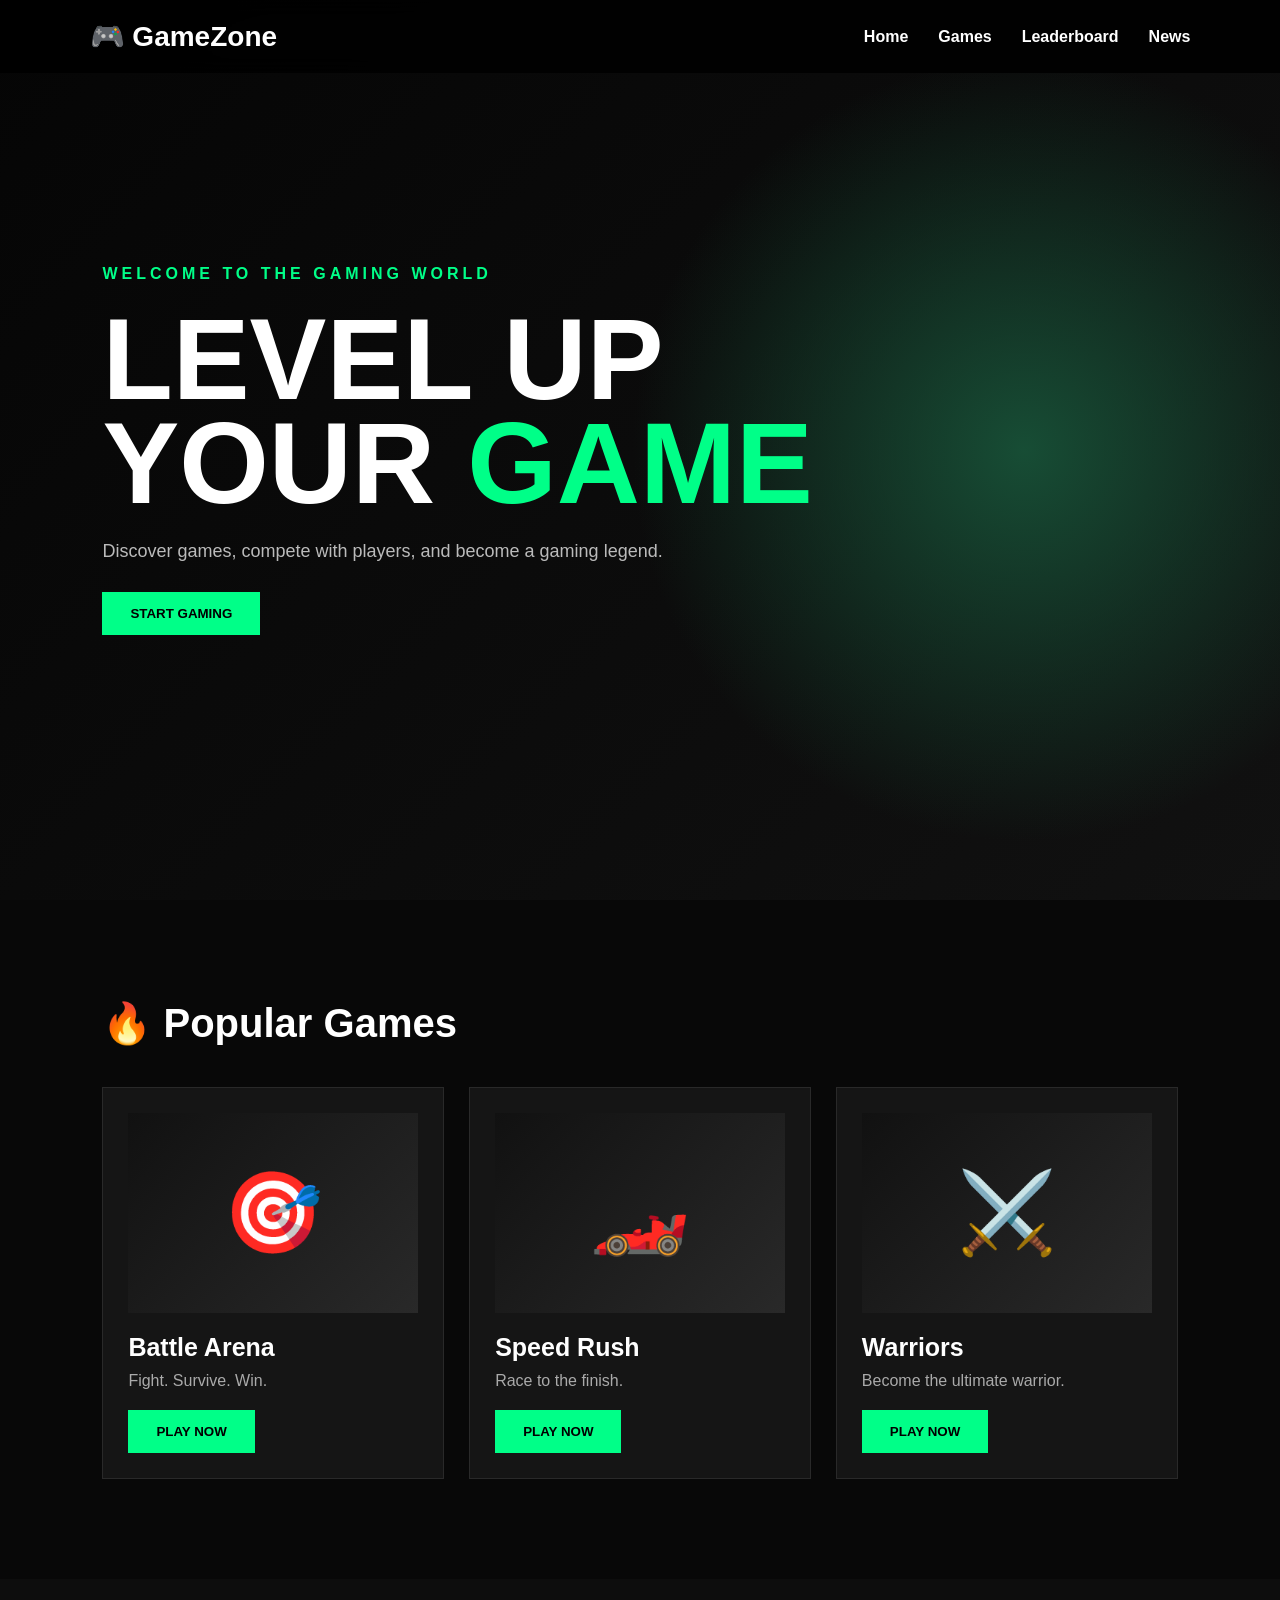
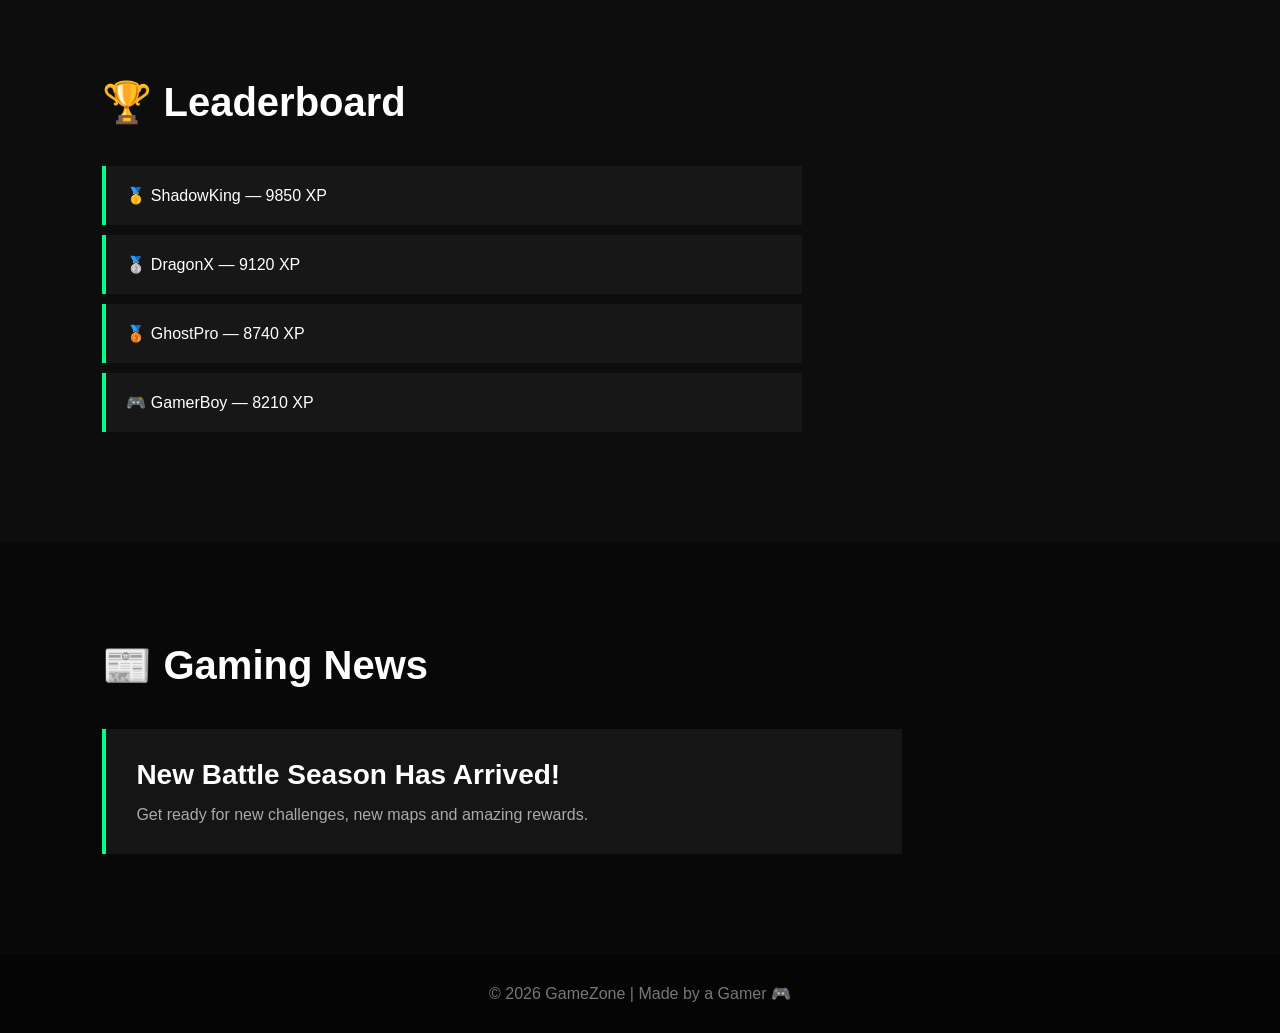
==== index.html @ 0bb20860 "Add files via upload" ====
<!DOCTYPE html>
<html lang="en">
<head>
    <meta charset="UTF-8">
    <meta name="viewport" content="width=device-width, initial-scale=1.0">
    <title>GameZone 🎮</title>

    <link rel="stylesheet" href="style.css">
</head>

<body>

    <!-- NAVIGATION -->
    <header>
        <nav>
            <h1>🎮 GameZone</h1>

            <div class="nav-links">
                <a href="#home">Home</a>
                <a href="#games">Games</a>
                <a href="#leaderboard">Leaderboard</a>
                <a href="#news">News</a>
            </div>
        </nav>
    </header>


    <!-- HOME -->
    <section id="home" class="hero">

        <div class="hero-content">

            <p class="small-title">
                WELCOME TO THE GAMING WORLD
            </p>

            <h2>
                LEVEL UP<br>
                YOUR <span>GAME</span>
            </h2>

            <p class="description">
                Discover games, compete with players,
                and become a gaming legend.
            </p>

            <button class="main-button" onclick="startGaming()">
                START GAMING
            </button>

        </div>

    </section>


    <!-- GAMES -->
    <section id="games" class="section">

        <h2>🔥 Popular Games</h2>

        <div class="games-container">

            <!-- GAME 1 -->
            <div class="game-card">

                <div class="game-image">
                    🎯
                </div>

                <h3>Battle Arena</h3>

                <p>
                    Fight. Survive. Win.
                </p>

                <button onclick="playGame('Battle Arena')">
                    PLAY NOW
                </button>

            </div>


            <!-- GAME 2 -->
            <div class="game-card">

                <div class="game-image">
                    🏎️
                </div>

                <h3>Speed Rush</h3>

                <p>
                    Race to the finish.
                </p>

                <button onclick="window.location.href='racing.html'">
    PLAY NOW
</button>

            </div>


            <!-- GAME 3 -->
            <div class="game-card">

                <div class="game-image">
                    ⚔️
                </div>

                <h3>Warriors</h3>

                <p>
                    Become the ultimate warrior.
                </p>

                <button onclick="playGame('Warriors')">
                    PLAY NOW
                </button>

            </div>

        </div>

    </section>


    <!-- LEADERBOARD -->
    <section id="leaderboard" class="section leaderboard">

        <h2>🏆 Leaderboard</h2>

        <div class="players">

            <p>🥇 ShadowKing — 9850 XP</p>

            <p>🥈 DragonX — 9120 XP</p>

            <p>🥉 GhostPro — 8740 XP</p>

            <p>🎮 GamerBoy — 8210 XP</p>

        </div>

    </section>


    <!-- NEWS -->
    <section id="news" class="section">

        <h2>📰 Gaming News</h2>

        <div class="news-card">

            <h3>
                New Battle Season Has Arrived!
            </h3>

            <p>
                Get ready for new challenges,
                new maps and amazing rewards.
            </p>

        </div>

    </section>


    <!-- FOOTER -->
    <footer>

        <p>
            © 2026 GameZone | Made by a Gamer 🎮
        </p>

    </footer>


    <!-- JAVASCRIPT -->
    <script src="script.js"></script>

</body>
</html>
---- style.css ----
* {
    margin: 0;
    padding: 0;
    box-sizing: border-box;
}

html {
    scroll-behavior: smooth;
}

body {
    background: #080808;
    color: white;
    font-family: Arial, sans-serif;
}


/* NAVIGATION */

header {
    position: fixed;
    top: 0;
    left: 0;

    width: 100%;

    padding: 20px 7%;

    background: rgba(0, 0, 0, 0.85);

    backdrop-filter: blur(10px);

    z-index: 1000;
}

nav {
    display: flex;

    justify-content: space-between;

    align-items: center;
}

nav h1 {
    font-size: 28px;
}

.nav-links {
    display: flex;

    gap: 30px;
}

.nav-links a {
    color: white;

    text-decoration: none;

    font-weight: bold;

    transition: 0.3s;
}

.nav-links a:hover {
    color: #00ff88;
}


/* HERO */

.hero {
    min-height: 100vh;

    display: flex;

    align-items: center;

    padding: 120px 8%;

    background:
        radial-gradient(
            circle at 80% 50%,
            #174d35,
            transparent 35%
        ),

        linear-gradient(
            135deg,
            #050505,
            #111111
        );
}

.hero-content {
    max-width: 750px;
}

.small-title {
    color: #00ff88;

    letter-spacing: 4px;

    font-weight: bold;
}

.hero h2 {
    font-size: clamp(60px, 9vw, 120px);

    line-height: 0.9;

    margin: 25px 0;
}

.hero h2 span {
    color: #00ff88;
}

.description {
    color: #bbbbbb;

    font-size: 18px;

    margin-bottom: 30px;

    max-width: 600px;
}


/* BUTTONS */

button {
    background: #00ff88;

    color: #000;

    border: none;

    padding: 14px 28px;

    font-weight: bold;

    cursor: pointer;

    transition: 0.3s;
}

button:hover {
    transform: scale(1.08);

    box-shadow:
        0 0 10px #00ff88,
        0 0 30px #00ff88;
}


/* SECTIONS */

.section {
    padding: 100px 8%;
}

.section h2 {
    font-size: 40px;

    margin-bottom: 40px;
}


/* GAME CARDS */

.games-container {
    display: grid;

    grid-template-columns:
        repeat(3, 1fr);

    gap: 25px;
}

.game-card {
    background: #151515;

    padding: 25px;

    border: 1px solid #292929;

    transition: 0.3s;
}

.game-card:hover {
    transform: translateY(-10px);

    border-color: #00ff88;

    box-shadow:
        0 10px 30px rgba(0, 255, 136, 0.15);
}

.game-image {
    height: 200px;

    background:
        linear-gradient(
            135deg,
            #111,
            #292929
        );

    display: flex;

    justify-content: center;

    align-items: center;

    font-size: 80px;

    margin-bottom: 20px;
}

.game-card h3 {
    font-size: 25px;

    margin-bottom: 10px;
}

.game-card p {
    color: #aaa;

    margin-bottom: 20px;
}


/* LEADERBOARD */

.leaderboard {
    background: #0d0d0d;
}

.players {
    max-width: 700px;
}

.players p {
    background: #171717;

    margin: 10px 0;

    padding: 20px;

    border-left:
        4px solid #00ff88;

    transition: 0.3s;
}

.players p:hover {
    transform: translateX(10px);

    background: #202020;
}


/* NEWS */

.news-card {
    background: #151515;

    padding: 30px;

    max-width: 800px;

    border-left:
        4px solid #00ff88;
}

.news-card h3 {
    font-size: 28px;

    margin-bottom: 15px;
}

.news-card p {
    color: #aaa;
}


/* FOOTER */

footer {
    text-align: center;

    padding: 30px;

    background: #050505;

    color: #777;
}


/* MOBILE */

@media (max-width: 800px) {

    .nav-links {
        display: none;
    }

    .games-container {
        grid-template-columns: 1fr;
    }

    .hero h2 {
        font-size: 60px;
    }
}
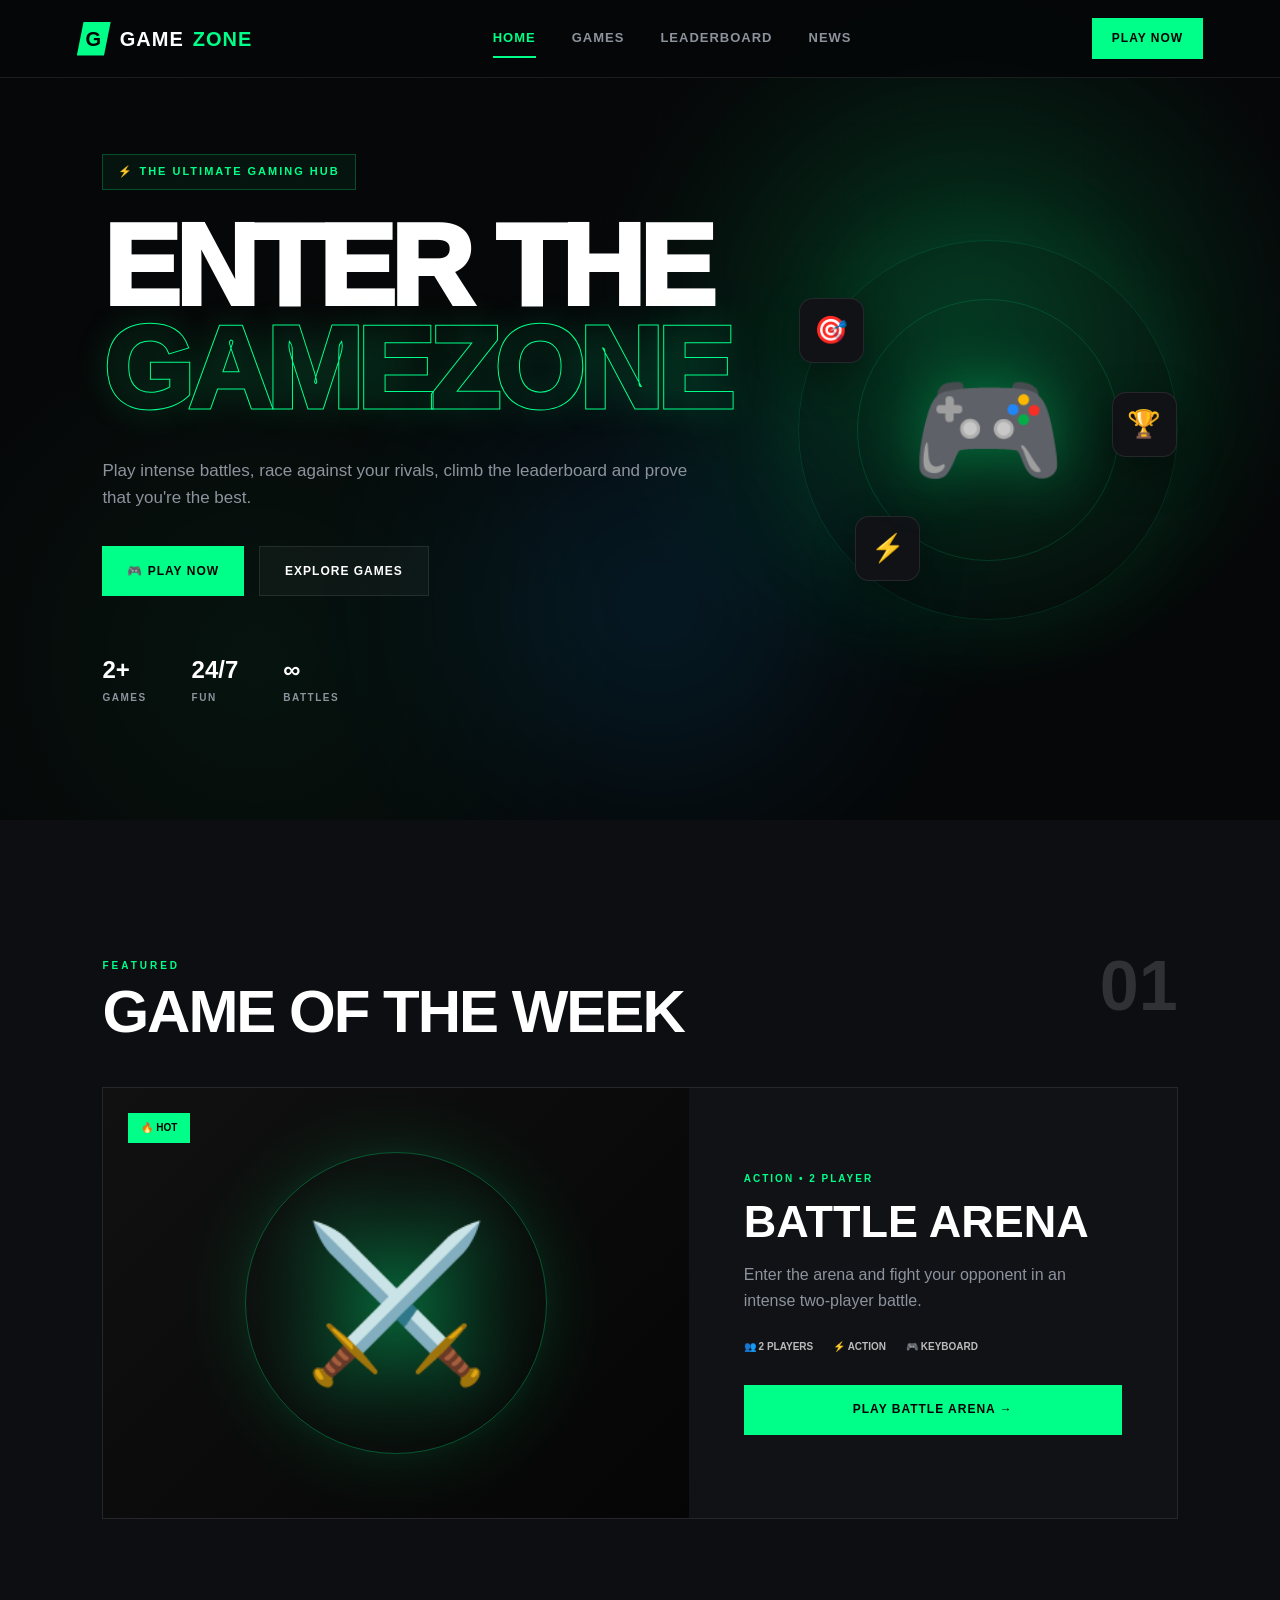
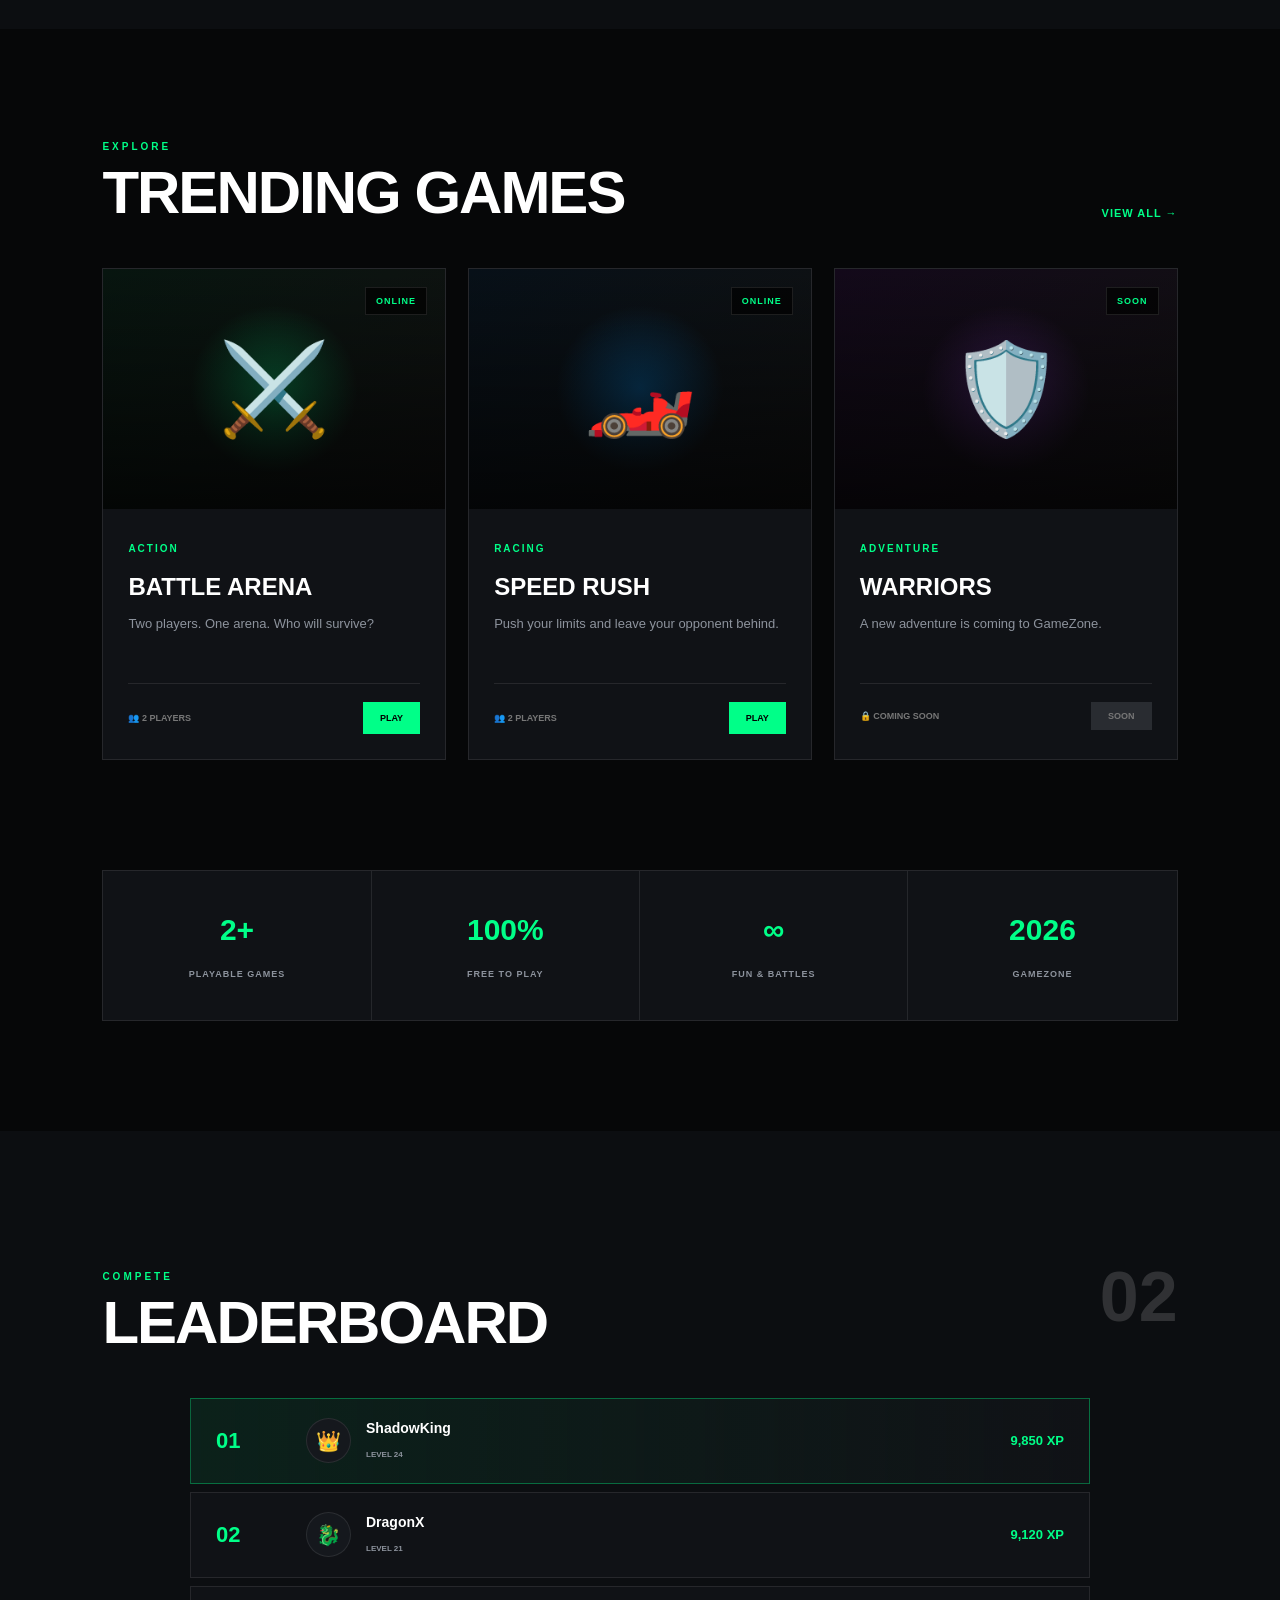
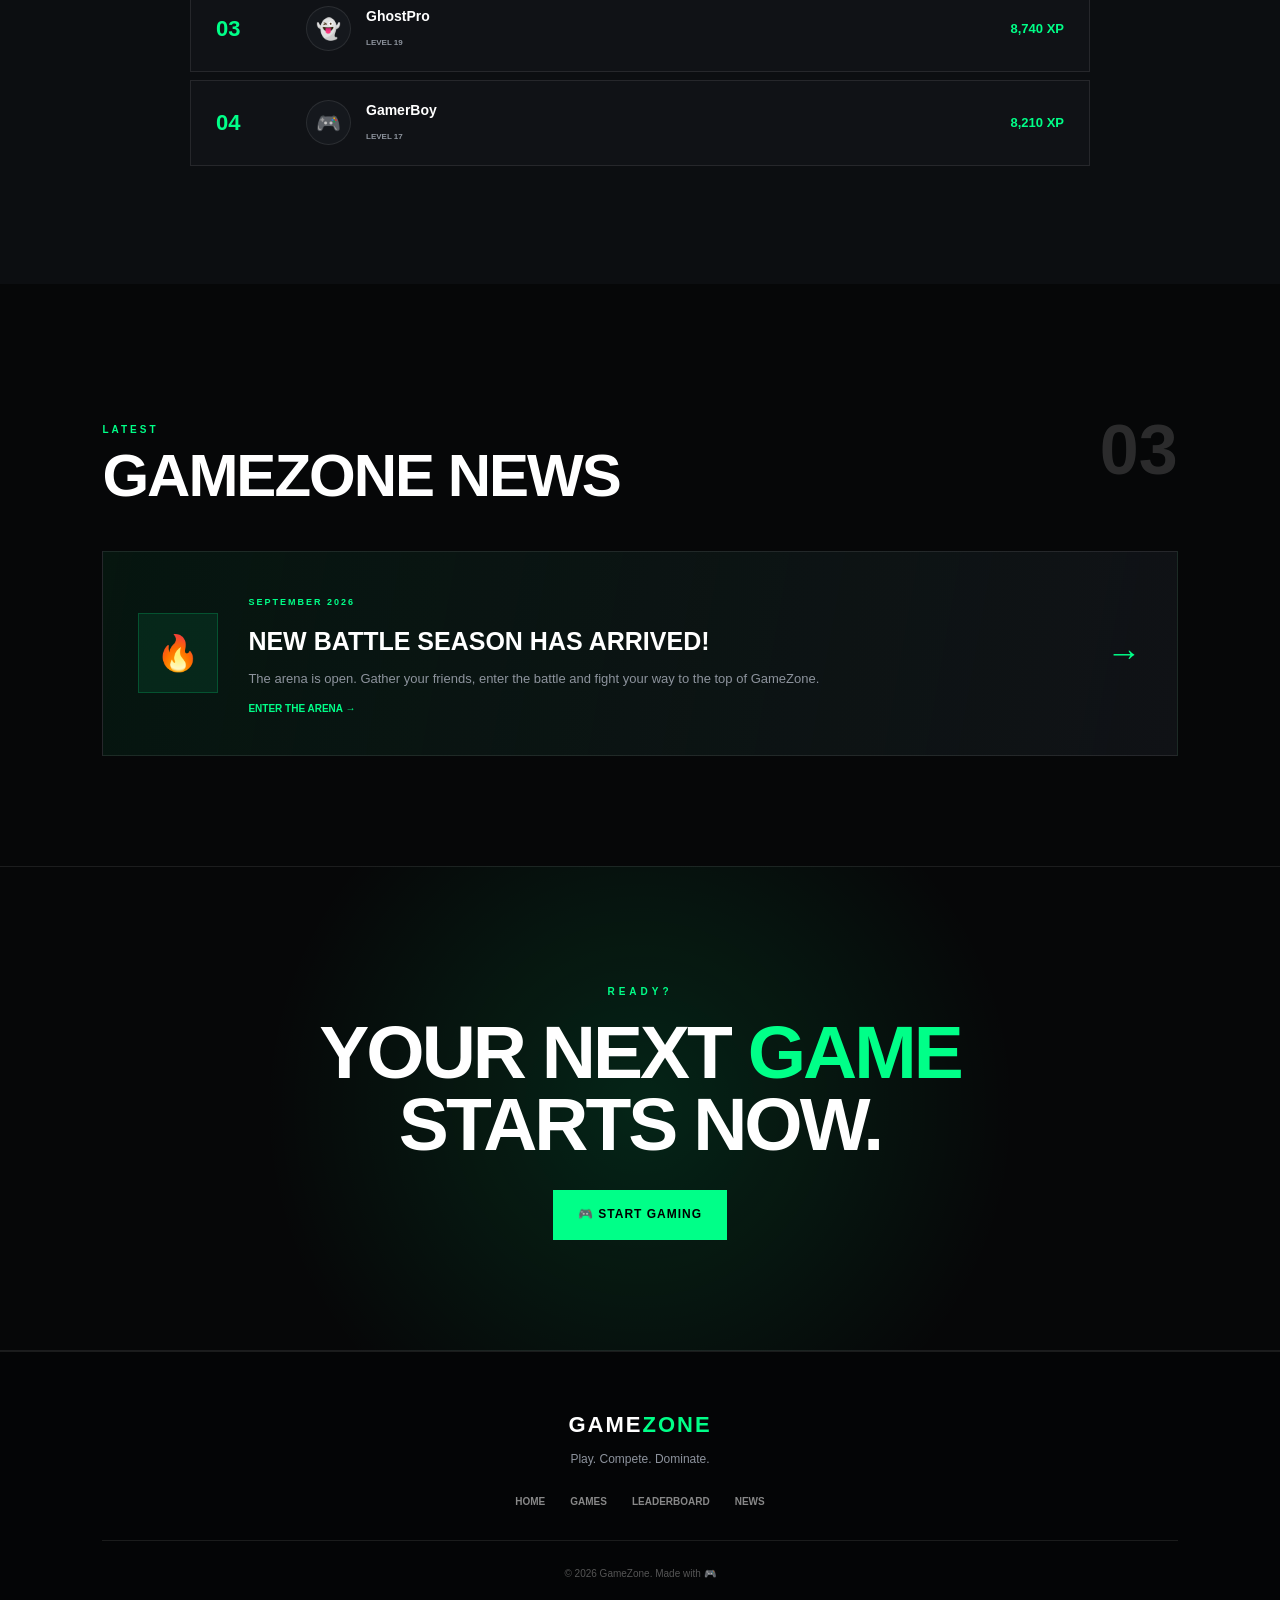
==== commit f9988b8f: "Add files via upload" ====
--- a/index.html
+++ b/index.html
@@ -2,181 +2,643 @@
 <html lang="en">
 <head>
     <meta charset="UTF-8">
-    <meta name="viewport" content="width=device-width, initial-scale=1.0">
-    <title>GameZone 🎮</title>
+
+    <meta name="viewport"
+          content="width=device-width, initial-scale=1.0">
+
+    <meta name="description"
+          content="GameZone - Play, compete and dominate.">
+
+    <title>GameZone | Gaming Hub</title>
 
     <link rel="stylesheet" href="style.css">
 </head>
 
 <body>
 
-    <!-- NAVIGATION -->
-    <header>
-        <nav>
-            <h1>🎮 GameZone</h1>
-
-            <div class="nav-links">
-                <a href="#home">Home</a>
-                <a href="#games">Games</a>
-                <a href="#leaderboard">Leaderboard</a>
-                <a href="#news">News</a>
-            </div>
-        </nav>
-    </header>
-
-
-    <!-- HOME -->
-    <section id="home" class="hero">
-
-        <div class="hero-content">
-
-            <p class="small-title">
-                WELCOME TO THE GAMING WORLD
+<!-- ================= NAVBAR ================= -->
+
+<header class="navbar">
+
+    <a href="#home" class="logo">
+        <span class="logo-icon">G</span>
+        GAME<span>ZONE</span>
+    </a>
+
+    <nav class="nav-links" id="navLinks">
+        <a href="#home" class="active">Home</a>
+        <a href="#games">Games</a>
+        <a href="#leaderboard">Leaderboard</a>
+        <a href="#news">News</a>
+    </nav>
+
+    <a href="#games" class="nav-play">
+        PLAY NOW
+    </a>
+
+    <button class="menu-btn"
+            id="menuBtn"
+            aria-label="Open menu">
+        ☰
+    </button>
+
+</header>
+
+
+<!-- ================= HERO ================= -->
+
+<section class="hero" id="home">
+
+    <div class="hero-grid"></div>
+
+    <div class="hero-glow glow-one"></div>
+    <div class="hero-glow glow-two"></div>
+
+    <div class="hero-content">
+
+        <div class="hero-badge">
+            ⚡ THE ULTIMATE GAMING HUB
+        </div>
+
+        <h1>
+            ENTER THE
+            <span>GAMEZONE</span>
+        </h1>
+
+        <p>
+            Play intense battles, race against your rivals,
+            climb the leaderboard and prove that you're the best.
+        </p>
+
+        <div class="hero-buttons">
+
+            <a href="#games" class="primary-btn">
+                🎮 PLAY NOW
+            </a>
+
+            <a href="#games" class="secondary-btn">
+                EXPLORE GAMES
+            </a>
+
+        </div>
+
+        <div class="hero-stats">
+
+            <div>
+                <strong>2+</strong>
+                <span>GAMES</span>
+            </div>
+
+            <div>
+                <strong>24/7</strong>
+                <span>FUN</span>
+            </div>
+
+            <div>
+                <strong>∞</strong>
+                <span>BATTLES</span>
+            </div>
+
+        </div>
+
+    </div>
+
+    <div class="hero-decoration">
+
+        <div class="floating-card card-one">
+            🎯
+        </div>
+
+        <div class="floating-card card-two">
+            🏆
+        </div>
+
+        <div class="floating-card card-three">
+            ⚡
+        </div>
+
+        <div class="hero-controller">
+            🎮
+        </div>
+
+    </div>
+
+</section>
+
+
+<!-- ================= FEATURED ================= -->
+
+<section class="featured">
+
+    <div class="section-heading">
+
+        <div>
+            <span class="section-label">
+                FEATURED
+            </span>
+
+            <h2>
+                GAME OF THE WEEK
+            </h2>
+        </div>
+
+        <span class="section-number">
+            01
+        </span>
+
+    </div>
+
+
+    <div class="featured-card">
+
+        <div class="featured-image">
+            <div class="featured-overlay"></div>
+
+            <div class="featured-icon">
+                ⚔️
+            </div>
+
+            <span class="featured-tag">
+                🔥 HOT
+            </span>
+        </div>
+
+        <div class="featured-info">
+
+            <span class="game-category">
+                ACTION • 2 PLAYER
+            </span>
+
+            <h3>
+                BATTLE ARENA
+            </h3>
+
+            <p>
+                Enter the arena and fight your opponent
+                in an intense two-player battle.
             </p>
 
+            <div class="game-meta">
+
+                <span>👥 2 PLAYERS</span>
+                <span>⚡ ACTION</span>
+                <span>🎮 KEYBOARD</span>
+
+            </div>
+
+            <a href="battle-arena.html"
+               class="primary-btn">
+                PLAY BATTLE ARENA →
+            </a>
+
+        </div>
+
+    </div>
+
+</section>
+
+
+<!-- ================= GAMES ================= -->
+
+<section class="games-section" id="games">
+
+    <div class="section-heading">
+
+        <div>
+            <span class="section-label">
+                EXPLORE
+            </span>
+
             <h2>
-                LEVEL UP<br>
-                YOUR <span>GAME</span>
+                TRENDING GAMES
             </h2>
-
-            <p class="description">
-                Discover games, compete with players,
-                and become a gaming legend.
+        </div>
+
+        <a href="#games" class="view-all">
+            VIEW ALL →
+        </a>
+
+    </div>
+
+
+    <div class="games-grid">
+
+
+        <!-- Battle Arena -->
+
+        <article class="game-card">
+
+            <div class="game-image battle-image">
+
+                <span class="game-icon">
+                    ⚔️
+                </span>
+
+                <span class="game-status">
+                    ONLINE
+                </span>
+
+            </div>
+
+            <div class="game-info">
+
+                <span class="game-category">
+                    ACTION
+                </span>
+
+                <h3>
+                    BATTLE ARENA
+                </h3>
+
+                <p>
+                    Two players. One arena.
+                    Who will survive?
+                </p>
+
+                <div class="card-bottom">
+
+                    <span>
+                        👥 2 PLAYERS
+                    </span>
+
+                    <a href="battle-arena.html"
+                       class="small-btn">
+                        PLAY
+                    </a>
+
+                </div>
+
+            </div>
+
+        </article>
+
+
+        <!-- Speed Rush -->
+
+        <article class="game-card">
+
+            <div class="game-image racing-image">
+
+                <span class="game-icon">
+                    🏎️
+                </span>
+
+                <span class="game-status">
+                    ONLINE
+                </span>
+
+            </div>
+
+            <div class="game-info">
+
+                <span class="game-category">
+                    RACING
+                </span>
+
+                <h3>
+                    SPEED RUSH
+                </h3>
+
+                <p>
+                    Push your limits and leave
+                    your opponent behind.
+                </p>
+
+                <div class="card-bottom">
+
+                    <span>
+                        👥 2 PLAYERS
+                    </span>
+
+                    <a href="racing.html"
+                       class="small-btn">
+                        PLAY
+                    </a>
+
+                </div>
+
+            </div>
+
+        </article>
+
+
+        <!-- Warriors -->
+
+        <article class="game-card coming-soon">
+
+            <div class="game-image warriors-image">
+
+                <span class="game-icon">
+                    🛡️
+                </span>
+
+                <span class="game-status">
+                    SOON
+                </span>
+
+            </div>
+
+            <div class="game-info">
+
+                <span class="game-category">
+                    ADVENTURE
+                </span>
+
+                <h3>
+                    WARRIORS
+                </h3>
+
+                <p>
+                    A new adventure is coming
+                    to GameZone.
+                </p>
+
+                <div class="card-bottom">
+
+                    <span>
+                        🔒 COMING SOON
+                    </span>
+
+                    <button class="small-btn disabled"
+                            disabled>
+                        SOON
+                    </button>
+
+                </div>
+
+            </div>
+
+        </article>
+
+    </div>
+
+</section>
+
+
+<!-- ================= STATS ================= -->
+
+<section class="stats-section">
+
+    <div class="stats-card">
+
+        <div class="stat">
+            <strong>2+</strong>
+            <span>PLAYABLE GAMES</span>
+        </div>
+
+        <div class="stat">
+            <strong>100%</strong>
+            <span>FREE TO PLAY</span>
+        </div>
+
+        <div class="stat">
+            <strong>∞</strong>
+            <span>FUN &amp; BATTLES</span>
+        </div>
+
+        <div class="stat">
+            <strong>2026</strong>
+            <span>GAMEZONE</span>
+        </div>
+
+    </div>
+
+</section>
+
+
+<!-- ================= LEADERBOARD ================= -->
+
+<section class="leaderboard-section"
+         id="leaderboard">
+
+    <div class="section-heading">
+
+        <div>
+            <span class="section-label">
+                COMPETE
+            </span>
+
+            <h2>
+                LEADERBOARD
+            </h2>
+        </div>
+
+        <span class="section-number">
+            02
+        </span>
+
+    </div>
+
+
+    <div class="leaderboard">
+
+        <div class="leader-row first">
+
+            <span class="rank">
+                01
+            </span>
+
+            <div class="player">
+                <div class="avatar">👑</div>
+
+                <div>
+                    <strong>ShadowKing</strong>
+                    <small>LEVEL 24</small>
+                </div>
+            </div>
+
+            <strong class="xp">
+                9,850 XP
+            </strong>
+
+        </div>
+
+
+        <div class="leader-row">
+
+            <span class="rank">
+                02
+            </span>
+
+            <div class="player">
+                <div class="avatar">🐉</div>
+
+                <div>
+                    <strong>DragonX</strong>
+                    <small>LEVEL 21</small>
+                </div>
+            </div>
+
+            <strong class="xp">
+                9,120 XP
+            </strong>
+
+        </div>
+
+
+        <div class="leader-row">
+
+            <span class="rank">
+                03
+            </span>
+
+            <div class="player">
+                <div class="avatar">👻</div>
+
+                <div>
+                    <strong>GhostPro</strong>
+                    <small>LEVEL 19</small>
+                </div>
+            </div>
+
+            <strong class="xp">
+                8,740 XP
+            </strong>
+
+        </div>
+
+
+        <div class="leader-row">
+
+            <span class="rank">
+                04
+            </span>
+
+            <div class="player">
+                <div class="avatar">🎮</div>
+
+                <div>
+                    <strong>GamerBoy</strong>
+                    <small>LEVEL 17</small>
+                </div>
+            </div>
+
+            <strong class="xp">
+                8,210 XP
+            </strong>
+
+        </div>
+
+    </div>
+
+</section>
+
+
+<!-- ================= NEWS ================= -->
+
+<section class="news-section" id="news">
+
+    <div class="section-heading">
+
+        <div>
+            <span class="section-label">
+                LATEST
+            </span>
+
+            <h2>
+                GAMEZONE NEWS
+            </h2>
+        </div>
+
+        <span class="section-number">
+            03
+        </span>
+
+    </div>
+
+
+    <article class="news-card">
+
+        <div class="news-icon">
+            🔥
+        </div>
+
+        <div class="news-content">
+
+            <span>
+                SEPTEMBER 2026
+            </span>
+
+            <h3>
+                NEW BATTLE SEASON HAS ARRIVED!
+            </h3>
+
+            <p>
+                The arena is open. Gather your friends,
+                enter the battle and fight your way
+                to the top of GameZone.
             </p>
 
-            <button class="main-button" onclick="startGaming()">
-                START GAMING
-            </button>
-
-        </div>
-
-    </section>
-
-
-    <!-- GAMES -->
-    <section id="games" class="section">
-
-        <h2>🔥 Popular Games</h2>
-
-        <div class="games-container">
-
-            <!-- GAME 1 -->
-            <div class="game-card">
-
-                <div class="game-image">
-                    🎯
-                </div>
-
-                <h3>Battle Arena</h3>
-
-                <p>
-                    Fight. Survive. Win.
-                </p>
-
-                <button onclick="playGame('Battle Arena')">
-                    PLAY NOW
-                </button>
-
-            </div>
-
-
-            <!-- GAME 2 -->
-            <div class="game-card">
-
-                <div class="game-image">
-                    🏎️
-                </div>
-
-                <h3>Speed Rush</h3>
-
-                <p>
-                    Race to the finish.
-                </p>
-
-                <button onclick="window.location.href='racing.html'">
-    PLAY NOW
-</button>
-
-            </div>
-
-
-            <!-- GAME 3 -->
-            <div class="game-card">
-
-                <div class="game-image">
-                    ⚔️
-                </div>
-
-                <h3>Warriors</h3>
-
-                <p>
-                    Become the ultimate warrior.
-                </p>
-
-                <button onclick="playGame('Warriors')">
-                    PLAY NOW
-                </button>
-
-            </div>
-
-        </div>
-
-    </section>
-
-
-    <!-- LEADERBOARD -->
-    <section id="leaderboard" class="section leaderboard">
-
-        <h2>🏆 Leaderboard</h2>
-
-        <div class="players">
-
-            <p>🥇 ShadowKing — 9850 XP</p>
-
-            <p>🥈 DragonX — 9120 XP</p>
-
-            <p>🥉 GhostPro — 8740 XP</p>
-
-            <p>🎮 GamerBoy — 8210 XP</p>
-
-        </div>
-
-    </section>
-
-
-    <!-- NEWS -->
-    <section id="news" class="section">
-
-        <h2>📰 Gaming News</h2>
-
-        <div class="news-card">
-
-            <h3>
-                New Battle Season Has Arrived!
-            </h3>
-
-            <p>
-                Get ready for new challenges,
-                new maps and amazing rewards.
-            </p>
-
-        </div>
-
-    </section>
-
-
-    <!-- FOOTER -->
-    <footer>
-
-        <p>
-            © 2026 GameZone | Made by a Gamer 🎮
-        </p>
-
-    </footer>
-
-
-    <!-- JAVASCRIPT -->
-    <script src="script.js"></script>
+            <a href="battle-arena.html">
+                ENTER THE ARENA →
+            </a>
+
+        </div>
+
+        <div class="news-arrow">
+            →
+        </div>
+
+    </article>
+
+</section>
+
+
+<!-- ================= CTA ================= -->
+
+<section class="cta">
+
+    <div class="cta-content">
+
+        <span>
+            READY?
+        </span>
+
+        <h2>
+            YOUR NEXT
+            <strong>GAME</strong>
+            STARTS NOW.
+        </h2>
+
+        <a href="#games"
+           class="primary-btn">
+            🎮 START GAMING
+        </a>
+
+    </div>
+
+</section>
+
+
+<!-- ================= FOOTER ================= -->
+
+<footer>
+
+    <div class="footer-logo">
+        GAME<span>ZONE</span>
+    </div>
+
+    <p>
+        Play. Compete. Dominate.
+    </p>
+
+    <div class="footer-links">
+
+        <a href="#home">Home</a>
+        <a href="#games">Games</a>
+        <a href="#leaderboard">Leaderboard</a>
+        <a href="#news">News</a>
+
+    </div>
+
+    <div class="copyright">
+        © 2026 GameZone. Made with 🎮
+    </div>
+
+</footer>
+
+
+<script src="script.js"></script>
 
 </body>
 </html>
--- a/style.css
+++ b/style.css
@@ -1,3 +1,38 @@
+/* =========================================
+   GAMEZONE
+   PROFESSIONAL GAMING HOMEPAGE
+========================================= */
+
+
+/* =========================================
+   VARIABLES
+========================================= */
+
+:root {
+
+    --bg: #060708;
+    --bg-light: #0c0e11;
+
+    --surface: #101216;
+    --surface-2: #15181d;
+
+    --primary: #00ff88;
+    --primary-dark: #00c96a;
+
+    --text: #ffffff;
+    --muted: #8d939d;
+
+    --border: rgba(255,255,255,0.09);
+
+    --radius: 18px;
+
+}
+
+
+/* =========================================
+   RESET
+========================================= */
+
 * {
     margin: 0;
     padding: 0;
@@ -9,307 +44,1841 @@
 }
 
 body {
-    background: #080808;
-    color: white;
-    font-family: Arial, sans-serif;
-}
-
-
-/* NAVIGATION */
-
-header {
+
+    background: var(--bg);
+
+    color: var(--text);
+
+    font-family:
+        Arial,
+        Helvetica,
+        sans-serif;
+
+    line-height: 1.6;
+
+    overflow-x: hidden;
+}
+
+a {
+    color: inherit;
+    text-decoration: none;
+}
+
+button {
+    font-family: inherit;
+}
+
+
+/* =========================================
+   NAVBAR
+========================================= */
+
+.navbar {
+
     position: fixed;
+
     top: 0;
     left: 0;
 
     width: 100%;
 
-    padding: 20px 7%;
-
-    background: rgba(0, 0, 0, 0.85);
-
-    backdrop-filter: blur(10px);
+    height: 78px;
+
+    display: flex;
+
+    align-items: center;
+
+    justify-content: space-between;
+
+    padding: 0 6%;
+
+    background:
+        rgba(6,7,8,0.82);
+
+    backdrop-filter: blur(18px);
+
+    border-bottom:
+        1px solid var(--border);
 
     z-index: 1000;
 }
 
-nav {
-    display: flex;
-
-    justify-content: space-between;
+
+/* LOGO */
+
+.logo {
+
+    display: flex;
 
     align-items: center;
-}
-
-nav h1 {
+
+    gap: 9px;
+
+    font-size: 20px;
+
+    font-weight: 900;
+
+    letter-spacing: 1px;
+}
+
+.logo span:last-child {
+    color: var(--primary);
+}
+
+.logo-icon {
+
+    width: 34px;
+    height: 34px;
+
+    display: flex;
+
+    align-items: center;
+    justify-content: center;
+
+    background: var(--primary);
+
+    color: #000;
+
+    font-weight: 900;
+
+    clip-path:
+        polygon(
+            20% 0,
+            100% 0,
+            80% 100%,
+            0 100%
+        );
+}
+
+
+/* NAV LINKS */
+
+.nav-links {
+
+    display: flex;
+
+    align-items: center;
+
+    gap: 36px;
+}
+
+.nav-links a {
+
+    position: relative;
+
+    color: var(--muted);
+
+    font-size: 13px;
+
+    font-weight: 700;
+
+    text-transform: uppercase;
+
+    letter-spacing: 1px;
+
+    transition: 0.3s;
+}
+
+.nav-links a:hover,
+.nav-links a.active {
+
+    color: var(--primary);
+}
+
+.nav-links a::after {
+
+    content: "";
+
+    position: absolute;
+
+    left: 0;
+    bottom: -9px;
+
+    width: 0;
+    height: 2px;
+
+    background: var(--primary);
+
+    transition: 0.3s;
+}
+
+.nav-links a:hover::after,
+.nav-links a.active::after {
+
+    width: 100%;
+}
+
+
+/* NAV PLAY */
+
+.nav-play {
+
+    padding: 11px 20px;
+
+    background: var(--primary);
+
+    color: #000;
+
+    font-size: 12px;
+
+    font-weight: 900;
+
+    letter-spacing: 1px;
+
+    transition: 0.3s;
+}
+
+.nav-play:hover {
+
+    transform: translateY(-2px);
+
+    box-shadow:
+        0 0 25px
+        rgba(0,255,136,0.35);
+}
+
+
+/* MOBILE MENU */
+
+.menu-btn {
+
+    display: none;
+
+    border: 0;
+
+    background: transparent;
+
+    color: white;
+
     font-size: 28px;
-}
-
-.nav-links {
-    display: flex;
-
-    gap: 30px;
-}
-
-.nav-links a {
-    color: white;
-
-    text-decoration: none;
-
-    font-weight: bold;
-
-    transition: 0.3s;
-}
-
-.nav-links a:hover {
-    color: #00ff88;
-}
-
-
-/* HERO */
+
+    cursor: pointer;
+}
+
+
+/* =========================================
+   HERO
+========================================= */
 
 .hero {
-    min-height: 100vh;
+
+    position: relative;
+
+    min-height: 820px;
 
     display: flex;
 
     align-items: center;
 
-    padding: 120px 8%;
+    padding:
+        140px 8% 100px;
+
+    overflow: hidden;
 
     background:
+
         radial-gradient(
-            circle at 80% 50%,
-            #174d35,
+            circle at 75% 40%,
+            rgba(0,255,136,0.11),
             transparent 35%
         ),
 
+        radial-gradient(
+            circle at 20% 80%,
+            rgba(0,255,136,0.05),
+            transparent 30%
+        );
+}
+
+
+/* GRID */
+
+.hero-grid {
+
+    position: absolute;
+
+    inset: 0;
+
+    opacity: 0.18;
+
+    background-image:
+
         linear-gradient(
-            135deg,
-            #050505,
-            #111111
+            rgba(255,255,255,0.04) 1px,
+            transparent 1px
+        ),
+
+        linear-gradient(
+            90deg,
+            rgba(255,255,255,0.04) 1px,
+            transparent 1px
         );
-}
+
+    background-size: 60px 60px;
+
+    mask-image:
+        linear-gradient(
+            to bottom,
+            black,
+            transparent
+        );
+}
+
+
+/* GLOW */
+
+.hero-glow {
+
+    position: absolute;
+
+    width: 350px;
+    height: 350px;
+
+    border-radius: 50%;
+
+    filter: blur(100px);
+
+    opacity: 0.12;
+}
+
+.glow-one {
+
+    background: var(--primary);
+
+    right: 10%;
+    top: 20%;
+}
+
+.glow-two {
+
+    background: #00aaff;
+
+    right: 35%;
+    bottom: 5%;
+}
+
+
+/* HERO CONTENT */
 
 .hero-content {
-    max-width: 750px;
-}
-
-.small-title {
-    color: #00ff88;
-
-    letter-spacing: 4px;
-
-    font-weight: bold;
-}
-
-.hero h2 {
-    font-size: clamp(60px, 9vw, 120px);
+
+    position: relative;
+
+    z-index: 5;
+
+    max-width: 760px;
+}
+
+.hero-badge {
+
+    display: inline-block;
+
+    margin-bottom: 25px;
+
+    padding: 8px 15px;
+
+    border:
+        1px solid
+        rgba(0,255,136,0.25);
+
+    background:
+        rgba(0,255,136,0.05);
+
+    color: var(--primary);
+
+    font-size: 11px;
+
+    font-weight: 900;
+
+    letter-spacing: 2px;
+}
+
+.hero h1 {
+
+    font-size:
+        clamp(65px, 9vw, 130px);
 
     line-height: 0.9;
 
-    margin: 25px 0;
-}
-
-.hero h2 span {
-    color: #00ff88;
-}
-
-.description {
-    color: #bbbbbb;
-
-    font-size: 18px;
-
-    margin-bottom: 30px;
+    font-weight: 1000;
+
+    letter-spacing: -5px;
+
+    text-transform: uppercase;
+}
+
+.hero h1 span {
+
+    display: block;
+
+    color: transparent;
+
+    -webkit-text-stroke:
+        1px var(--primary);
+
+    text-shadow:
+        0 0 35px
+        rgba(0,255,136,0.15);
+}
+
+.hero-content > p {
 
     max-width: 600px;
-}
-
-
-/* BUTTONS */
-
-button {
-    background: #00ff88;
+
+    margin:
+        35px 0;
+
+    color: var(--muted);
+
+    font-size: 17px;
+}
+
+
+/* HERO BUTTONS */
+
+.hero-buttons {
+
+    display: flex;
+
+    gap: 15px;
+
+    flex-wrap: wrap;
+}
+
+.primary-btn,
+.secondary-btn {
+
+    display: inline-flex;
+
+    align-items: center;
+
+    justify-content: center;
+
+    min-height: 50px;
+
+    padding:
+        0 25px;
+
+    font-size: 12px;
+
+    font-weight: 900;
+
+    letter-spacing: 1px;
+
+    transition: 0.3s;
+}
+
+.primary-btn {
+
+    background: var(--primary);
 
     color: #000;
-
-    border: none;
-
-    padding: 14px 28px;
-
-    font-weight: bold;
-
-    cursor: pointer;
-
-    transition: 0.3s;
-}
-
-button:hover {
-    transform: scale(1.08);
+}
+
+.primary-btn:hover {
+
+    transform: translateY(-3px);
 
     box-shadow:
-        0 0 10px #00ff88,
-        0 0 30px #00ff88;
-}
-
-
-/* SECTIONS */
-
-.section {
-    padding: 100px 8%;
-}
-
-.section h2 {
-    font-size: 40px;
-
-    margin-bottom: 40px;
-}
-
-
-/* GAME CARDS */
-
-.games-container {
+        0 12px 35px
+        rgba(0,255,136,0.25);
+}
+
+.secondary-btn {
+
+    border:
+        1px solid var(--border);
+
+    background:
+        rgba(255,255,255,0.03);
+
+    color: white;
+}
+
+.secondary-btn:hover {
+
+    border-color:
+        var(--primary);
+
+    color: var(--primary);
+
+    transform: translateY(-3px);
+}
+
+
+/* HERO STATS */
+
+.hero-stats {
+
+    display: flex;
+
+    gap: 45px;
+
+    margin-top: 55px;
+}
+
+.hero-stats div {
+
+    display: flex;
+
+    flex-direction: column;
+}
+
+.hero-stats strong {
+
+    color: white;
+
+    font-size: 24px;
+}
+
+.hero-stats span {
+
+    color: var(--muted);
+
+    font-size: 10px;
+
+    font-weight: 800;
+
+    letter-spacing: 1.5px;
+}
+
+
+/* HERO DECORATION */
+
+.hero-decoration {
+
+    position: absolute;
+
+    right: 8%;
+
+    width: 380px;
+    height: 380px;
+
+    display: flex;
+
+    align-items: center;
+
+    justify-content: center;
+
+    border:
+        1px solid
+        rgba(0,255,136,0.12);
+
+    border-radius: 50%;
+
+    box-shadow:
+        0 0 100px
+        rgba(0,255,136,0.08);
+}
+
+.hero-decoration::before {
+
+    content: "";
+
+    position: absolute;
+
+    width: 260px;
+    height: 260px;
+
+    border:
+        1px solid
+        rgba(0,255,136,0.15);
+
+    border-radius: 50%;
+}
+
+.hero-controller {
+
+    font-size: 125px;
+
+    filter:
+        drop-shadow(
+            0 0 30px
+            rgba(0,255,136,0.35)
+        );
+
+    animation:
+        controllerFloat 4s ease-in-out infinite;
+}
+
+@keyframes controllerFloat {
+
+    0%, 100% {
+        transform: translateY(0) rotate(-4deg);
+    }
+
+    50% {
+        transform: translateY(-18px) rotate(4deg);
+    }
+}
+
+
+.floating-card {
+
+    position: absolute;
+
+    width: 65px;
+    height: 65px;
+
+    display: flex;
+
+    align-items: center;
+    justify-content: center;
+
+    background: var(--surface);
+
+    border:
+        1px solid var(--border);
+
+    border-radius: 14px;
+
+    font-size: 27px;
+
+    box-shadow:
+        0 15px 40px
+        rgba(0,0,0,0.4);
+}
+
+.card-one {
+
+    top: 15%;
+    left: 0;
+
+    animation:
+        floatOne 4s infinite ease-in-out;
+}
+
+.card-two {
+
+    right: 0;
+    top: 40%;
+
+    animation:
+        floatTwo 5s infinite ease-in-out;
+}
+
+.card-three {
+
+    bottom: 10%;
+    left: 15%;
+
+    animation:
+        floatOne 5s infinite ease-in-out;
+}
+
+@keyframes floatOne {
+
+    0%,100% {
+        transform: translateY(0);
+    }
+
+    50% {
+        transform: translateY(-15px);
+    }
+}
+
+@keyframes floatTwo {
+
+    0%,100% {
+        transform: translateX(0);
+    }
+
+    50% {
+        transform: translateX(12px);
+    }
+}
+
+
+/* =========================================
+   SECTIONS
+========================================= */
+
+section:not(.hero) {
+
+    padding:
+        110px 8%;
+}
+
+.section-heading {
+
+    display: flex;
+
+    align-items: end;
+
+    justify-content: space-between;
+
+    margin-bottom: 45px;
+}
+
+.section-label {
+
+    display: block;
+
+    margin-bottom: 8px;
+
+    color: var(--primary);
+
+    font-size: 10px;
+
+    font-weight: 900;
+
+    letter-spacing: 3px;
+}
+
+.section-heading h2 {
+
+    font-size:
+        clamp(34px, 5vw, 60px);
+
+    line-height: 1;
+
+    letter-spacing: -2px;
+}
+
+.section-number {
+
+    color:
+        rgba(255,255,255,0.15);
+
+    font-size: 70px;
+
+    font-weight: 900;
+}
+
+.view-all {
+
+    color: var(--primary);
+
+    font-size: 11px;
+
+    font-weight: 900;
+
+    letter-spacing: 1px;
+}
+
+
+/* =========================================
+   FEATURED
+========================================= */
+
+.featured {
+
+    background: var(--bg-light);
+}
+
+.featured-card {
+
     display: grid;
 
     grid-template-columns:
-        repeat(3, 1fr);
-
-    gap: 25px;
-}
-
-.game-card {
-    background: #151515;
-
-    padding: 25px;
-
-    border: 1px solid #292929;
-
-    transition: 0.3s;
-}
-
-.game-card:hover {
-    transform: translateY(-10px);
-
-    border-color: #00ff88;
-
-    box-shadow:
-        0 10px 30px rgba(0, 255, 136, 0.15);
-}
-
-.game-image {
-    height: 200px;
+        1.2fr 1fr;
+
+    min-height: 430px;
+
+    overflow: hidden;
+
+    border:
+        1px solid var(--border);
+
+    background: var(--surface);
+}
+
+.featured-image {
+
+    position: relative;
+
+    min-height: 430px;
+
+    display: flex;
+
+    align-items: center;
+
+    justify-content: center;
 
     background:
+
+        radial-gradient(
+            circle,
+            rgba(0,255,136,0.18),
+            transparent 45%
+        ),
+
         linear-gradient(
             135deg,
             #111,
-            #292929
+            #050505
         );
-
-    display: flex;
+}
+
+.featured-image::before {
+
+    content: "";
+
+    position: absolute;
+
+    width: 300px;
+    height: 300px;
+
+    border:
+        1px solid
+        rgba(0,255,136,0.3);
+
+    border-radius: 50%;
+
+    box-shadow:
+        0 0 80px
+        rgba(0,255,136,0.15);
+}
+
+.featured-icon {
+
+    position: relative;
+
+    z-index: 2;
+
+    font-size: 150px;
+
+    filter:
+        drop-shadow(
+            0 0 35px
+            rgba(0,255,136,0.4)
+        );
+}
+
+.featured-tag {
+
+    position: absolute;
+
+    top: 25px;
+    left: 25px;
+
+    padding: 7px 13px;
+
+    background: var(--primary);
+
+    color: #000;
+
+    font-size: 10px;
+
+    font-weight: 900;
+}
+
+.featured-info {
+
+    padding: 55px;
+
+    display: flex;
+
+    flex-direction: column;
 
     justify-content: center;
+}
+
+.game-category {
+
+    color: var(--primary);
+
+    font-size: 10px;
+
+    font-weight: 900;
+
+    letter-spacing: 2px;
+}
+
+.featured-info h3 {
+
+    margin:
+        12px 0 18px;
+
+    font-size: 45px;
+
+    line-height: 1;
+}
+
+.featured-info p {
+
+    color: var(--muted);
+
+    margin-bottom: 25px;
+
+    max-width: 450px;
+}
+
+.game-meta {
+
+    display: flex;
+
+    gap: 20px;
+
+    flex-wrap: wrap;
+
+    margin-bottom: 30px;
+
+    color: #bbb;
+
+    font-size: 10px;
+
+    font-weight: 800;
+}
+
+
+/* =========================================
+   GAME CARDS
+========================================= */
+
+.games-section {
+
+    background: var(--bg);
+}
+
+.games-grid {
+
+    display: grid;
+
+    grid-template-columns:
+        repeat(3, 1fr);
+
+    gap: 22px;
+}
+
+.game-card {
+
+    overflow: hidden;
+
+    border:
+        1px solid var(--border);
+
+    background: var(--surface);
+
+    transition:
+        transform 0.35s,
+        border-color 0.35s,
+        box-shadow 0.35s;
+}
+
+.game-card:hover {
+
+    transform:
+        translateY(-8px);
+
+    border-color:
+        rgba(0,255,136,0.35);
+
+    box-shadow:
+        0 25px 60px
+        rgba(0,0,0,0.35);
+}
+
+
+/* GAME IMAGE */
+
+.game-image {
+
+    height: 240px;
+
+    display: flex;
 
     align-items: center;
 
-    font-size: 80px;
-
-    margin-bottom: 20px;
-}
-
-.game-card h3 {
+    justify-content: center;
+
+    position: relative;
+
+    overflow: hidden;
+}
+
+.game-image::after {
+
+    content: "";
+
+    position: absolute;
+
+    inset: 0;
+
+    background:
+        linear-gradient(
+            to top,
+            rgba(0,0,0,0.7),
+            transparent
+        );
+}
+
+.battle-image {
+
+    background:
+        radial-gradient(
+            circle,
+            rgba(0,255,136,0.3),
+            transparent 40%
+        ),
+        linear-gradient(
+            135deg,
+            #07150f,
+            #111
+        );
+}
+
+.racing-image {
+
+    background:
+        radial-gradient(
+            circle,
+            rgba(0,150,255,0.3),
+            transparent 40%
+        ),
+        linear-gradient(
+            135deg,
+            #071018,
+            #111
+        );
+}
+
+.warriors-image {
+
+    background:
+        radial-gradient(
+            circle,
+            rgba(170,70,255,0.25),
+            transparent 40%
+        ),
+        linear-gradient(
+            135deg,
+            #13091a,
+            #111
+        );
+}
+
+.game-icon {
+
+    position: relative;
+
+    z-index: 2;
+
+    font-size: 90px;
+
+    transition:
+        transform 0.4s;
+}
+
+.game-card:hover .game-icon {
+
+    transform:
+        scale(1.15)
+        rotate(-5deg);
+}
+
+.game-status {
+
+    position: absolute;
+
+    top: 18px;
+    right: 18px;
+
+    z-index: 3;
+
+    padding: 6px 10px;
+
+    background:
+        rgba(0,0,0,0.7);
+
+    border:
+        1px solid
+        rgba(255,255,255,0.1);
+
+    color: var(--primary);
+
+    font-size: 9px;
+
+    font-weight: 900;
+
+    letter-spacing: 1px;
+}
+
+
+/* GAME INFO */
+
+.game-info {
+
+    padding: 25px;
+}
+
+.game-info h3 {
+
+    margin:
+        8px 0;
+
+    font-size: 24px;
+}
+
+.game-info p {
+
+    color: var(--muted);
+
+    font-size: 13px;
+
+    min-height: 44px;
+}
+
+.card-bottom {
+
+    display: flex;
+
+    align-items: center;
+
+    justify-content: space-between;
+
+    margin-top: 25px;
+
+    padding-top: 18px;
+
+    border-top:
+        1px solid var(--border);
+
+    color: #777;
+
+    font-size: 9px;
+
+    font-weight: 900;
+}
+
+.small-btn {
+
+    padding:
+        9px 17px;
+
+    background: var(--primary);
+
+    color: #000;
+
+    border: 0;
+
+    font-size: 9px;
+
+    font-weight: 900;
+
+    cursor: pointer;
+
+    transition: 0.3s;
+}
+
+.small-btn:hover {
+
+    box-shadow:
+        0 0 20px
+        rgba(0,255,136,0.3);
+
+    transform: translateY(-2px);
+}
+
+.small-btn.disabled {
+
+    background: #292c31;
+
+    color: #777;
+
+    cursor: not-allowed;
+}
+
+
+/* =========================================
+   STATS
+========================================= */
+
+.stats-section {
+
+    padding-top: 0 !important;
+
+    background: var(--bg);
+}
+
+.stats-card {
+
+    display: grid;
+
+    grid-template-columns:
+        repeat(4, 1fr);
+
+    border:
+        1px solid var(--border);
+
+    background: var(--surface);
+}
+
+.stat {
+
+    padding: 35px;
+
+    text-align: center;
+
+    border-right:
+        1px solid var(--border);
+}
+
+.stat:last-child {
+    border-right: none;
+}
+
+.stat strong {
+
+    display: block;
+
+    margin-bottom: 5px;
+
+    color: var(--primary);
+
+    font-size: 30px;
+}
+
+.stat span {
+
+    color: var(--muted);
+
+    font-size: 9px;
+
+    font-weight: 900;
+
+    letter-spacing: 1px;
+}
+
+
+/* =========================================
+   LEADERBOARD
+========================================= */
+
+.leaderboard-section {
+
+    background: var(--bg-light);
+}
+
+.leaderboard {
+
+    max-width: 900px;
+
+    margin: auto;
+}
+
+.leader-row {
+
+    display: grid;
+
+    grid-template-columns:
+        70px 1fr auto;
+
+    align-items: center;
+
+    gap: 20px;
+
+    padding:
+        18px 25px;
+
+    margin-bottom: 8px;
+
+    background: var(--surface);
+
+    border:
+        1px solid var(--border);
+
+    transition: 0.3s;
+}
+
+.leader-row:hover {
+
+    transform:
+        translateX(7px);
+
+    border-color:
+        rgba(0,255,136,0.25);
+}
+
+.leader-row.first {
+
+    border-color:
+        rgba(0,255,136,0.35);
+
+    background:
+        linear-gradient(
+            90deg,
+            rgba(0,255,136,0.08),
+            var(--surface)
+        );
+}
+
+.rank {
+
+    color: var(--primary);
+
+    font-size: 22px;
+
+    font-weight: 900;
+}
+
+.player {
+
+    display: flex;
+
+    align-items: center;
+
+    gap: 15px;
+}
+
+.avatar {
+
+    width: 45px;
+    height: 45px;
+
+    display: flex;
+
+    align-items: center;
+    justify-content: center;
+
+    background: var(--surface-2);
+
+    border:
+        1px solid var(--border);
+
+    border-radius: 50%;
+
+    font-size: 20px;
+}
+
+.player strong {
+
+    display: block;
+
+    font-size: 14px;
+}
+
+.player small {
+
+    color: var(--muted);
+
+    font-size: 8px;
+
+    font-weight: 900;
+}
+
+.xp {
+
+    color: var(--primary);
+
+    font-size: 13px;
+}
+
+
+/* =========================================
+   NEWS
+========================================= */
+
+.news-section {
+
+    background: var(--bg);
+}
+
+.news-card {
+
+    display: flex;
+
+    align-items: center;
+
+    gap: 30px;
+
+    padding: 35px;
+
+    border:
+        1px solid var(--border);
+
+    background:
+        linear-gradient(
+            100deg,
+            rgba(0,255,136,0.06),
+            var(--surface)
+        );
+
+    transition: 0.3s;
+}
+
+.news-card:hover {
+
+    border-color:
+        rgba(0,255,136,0.3);
+}
+
+.news-icon {
+
+    width: 80px;
+    height: 80px;
+
+    flex-shrink: 0;
+
+    display: flex;
+
+    align-items: center;
+    justify-content: center;
+
+    background:
+        rgba(0,255,136,0.08);
+
+    border:
+        1px solid
+        rgba(0,255,136,0.2);
+
+    font-size: 35px;
+}
+
+.news-content > span {
+
+    color: var(--primary);
+
+    font-size: 9px;
+
+    font-weight: 900;
+
+    letter-spacing: 2px;
+}
+
+.news-content h3 {
+
+    margin:
+        8px 0;
+
     font-size: 25px;
-
-    margin-bottom: 10px;
-}
-
-.game-card p {
-    color: #aaa;
-
-    margin-bottom: 20px;
-}
-
-
-/* LEADERBOARD */
-
-.leaderboard {
-    background: #0d0d0d;
-}
-
-.players {
+}
+
+.news-content p {
+
+    color: var(--muted);
+
     max-width: 700px;
-}
-
-.players p {
-    background: #171717;
-
-    margin: 10px 0;
-
-    padding: 20px;
-
-    border-left:
-        4px solid #00ff88;
-
-    transition: 0.3s;
-}
-
-.players p:hover {
-    transform: translateX(10px);
-
-    background: #202020;
-}
-
-
-/* NEWS */
-
-.news-card {
-    background: #151515;
-
-    padding: 30px;
+
+    font-size: 13px;
+}
+
+.news-content a {
+
+    display: inline-block;
+
+    margin-top: 12px;
+
+    color: var(--primary);
+
+    font-size: 10px;
+
+    font-weight: 900;
+}
+
+.news-arrow {
+
+    margin-left: auto;
+
+    color: var(--primary);
+
+    font-size: 35px;
+}
+
+
+/* =========================================
+   CTA
+========================================= */
+
+.cta {
+
+    position: relative;
+
+    text-align: center;
+
+    background:
+
+        radial-gradient(
+            circle,
+            rgba(0,255,136,0.12),
+            transparent 55%
+        );
+
+    border-top:
+        1px solid var(--border);
+
+    border-bottom:
+        1px solid var(--border);
+}
+
+.cta-content > span {
+
+    color: var(--primary);
+
+    font-size: 10px;
+
+    font-weight: 900;
+
+    letter-spacing: 4px;
+}
+
+.cta h2 {
 
     max-width: 800px;
 
-    border-left:
-        4px solid #00ff88;
-}
-
-.news-card h3 {
-    font-size: 28px;
-
-    margin-bottom: 15px;
-}
-
-.news-card p {
-    color: #aaa;
-}
-
-
-/* FOOTER */
+    margin:
+        15px auto 30px;
+
+    font-size:
+        clamp(40px, 6vw, 75px);
+
+    line-height: 0.95;
+
+    letter-spacing: -3px;
+}
+
+.cta h2 strong {
+
+    color: var(--primary);
+}
+
+
+/* =========================================
+   FOOTER
+========================================= */
 
 footer {
+
+    padding:
+        55px 8% 30px;
+
     text-align: center;
 
-    padding: 30px;
-
-    background: #050505;
-
-    color: #777;
+    background: #040506;
+
+    border-top:
+        1px solid var(--border);
+}
+
+.footer-logo {
+
+    font-size: 22px;
+
+    font-weight: 900;
+
+    letter-spacing: 2px;
+}
+
+.footer-logo span {
+
+    color: var(--primary);
+}
+
+footer > p {
+
+    margin:
+        8px 0 25px;
+
+    color: var(--muted);
+
+    font-size: 12px;
+}
+
+.footer-links {
+
+    display: flex;
+
+    justify-content: center;
+
+    gap: 25px;
+
+    margin-bottom: 30px;
+}
+
+.footer-links a {
+
+    color: #888;
+
+    font-size: 10px;
+
+    font-weight: 900;
+
+    text-transform: uppercase;
+}
+
+.footer-links a:hover {
+
+    color: var(--primary);
+}
+
+.copyright {
+
+    padding-top: 25px;
+
+    border-top:
+        1px solid var(--border);
+
+    color: #555;
+
+    font-size: 10px;
+}
+
+
+/* =========================================
+   RESPONSIVE
+========================================= */
+
+@media (max-width: 1000px) {
+
+    .hero-decoration {
+        opacity: 0.25;
+        right: -100px;
+    }
+
+    .games-grid {
+        grid-template-columns: 1fr 1fr;
+    }
+
+    .featured-card {
+        grid-template-columns: 1fr;
+    }
+
+    .featured-image {
+        min-height: 300px;
+    }
+
+    .stats-card {
+        grid-template-columns: 1fr 1fr;
+    }
+
+    .stat:nth-child(2) {
+        border-right: none;
+    }
+
+    .stat:nth-child(-n+2) {
+        border-bottom:
+            1px solid var(--border);
+    }
+}
+
+
+/* TABLET */
+
+@media (max-width: 800px) {
+
+    .navbar {
+        padding: 0 5%;
+    }
+
+    .nav-links {
+
+        position: absolute;
+
+        top: 78px;
+
+        left: 0;
+
+        width: 100%;
+
+        display: none;
+
+        flex-direction: column;
+
+        align-items: stretch;
+
+        gap: 0;
+
+        padding: 15px;
+
+        background:
+            rgba(6,7,8,0.97);
+
+        border-bottom:
+            1px solid var(--border);
+    }
+
+    .nav-links.open {
+        display: flex;
+    }
+
+    .nav-links a {
+
+        padding: 15px;
+
+        text-align: center;
+    }
+
+    .nav-links a::after {
+        display: none;
+    }
+
+    .nav-play {
+        display: none;
+    }
+
+    .menu-btn {
+        display: block;
+    }
+
+    .hero {
+        min-height: 720px;
+
+        padding:
+            130px 7% 80px;
+    }
+
+    .hero-decoration {
+        opacity: 0.15;
+
+        right: -150px;
+    }
+
+    .hero h1 {
+        font-size: 70px;
+
+        letter-spacing: -3px;
+    }
+
+    section:not(.hero) {
+        padding:
+            80px 6%;
+    }
 }
 
 
 /* MOBILE */
 
-@media (max-width: 800px) {
-
-    .nav-links {
+@media (max-width: 600px) {
+
+    .logo {
+        font-size: 17px;
+    }
+
+    .logo-icon {
+        width: 30px;
+        height: 30px;
+    }
+
+    .hero {
+        min-height: 700px;
+    }
+
+    .hero h1 {
+        font-size: 54px;
+    }
+
+    .hero-content > p {
+        font-size: 14px;
+    }
+
+    .hero-stats {
+        gap: 25px;
+    }
+
+    .hero-stats strong {
+        font-size: 20px;
+    }
+
+    .hero-buttons {
+        flex-direction: column;
+        align-items: stretch;
+    }
+
+    .primary-btn,
+    .secondary-btn {
+        width: 100%;
+    }
+
+    .section-heading {
+        align-items: start;
+    }
+
+    .section-number {
         display: none;
     }
 
-    .games-container {
+    .games-grid {
         grid-template-columns: 1fr;
     }
 
-    .hero h2 {
-        font-size: 60px;
+    .featured-info {
+        padding: 30px;
+    }
+
+    .featured-info h3 {
+        font-size: 35px;
+    }
+
+    .stats-card {
+        grid-template-columns: 1fr;
+    }
+
+    .stat,
+    .stat:nth-child(2) {
+        border-right: none;
+        border-bottom:
+            1px solid var(--border);
+    }
+
+    .stat:last-child {
+        border-bottom: none;
+    }
+
+    .leader-row {
+        grid-template-columns:
+            45px 1fr auto;
+
+        padding:
+            15px;
+    }
+
+    .xp {
+        font-size: 10px;
+    }
+
+    .news-card {
+        flex-direction: column;
+
+        align-items: flex-start;
+    }
+
+    .news-arrow {
+        display: none;
+    }
+
+    .footer-links {
+        flex-wrap: wrap;
+    }
+}
+
+
+/* SMALL PHONES */
+
+@media (max-width: 400px) {
+
+    .hero h1 {
+        font-size: 45px;
+    }
+
+    .hero-stats {
+        gap: 18px;
+    }
+
+    .leader-row {
+        gap: 10px;
+    }
+
+    .avatar {
+        width: 38px;
+        height: 38px;
+    }
+}
+
+
+/* REDUCED MOTION */
+
+@media (prefers-reduced-motion: reduce) {
+
+    *,
+    *::before,
+    *::after {
+
+        animation-duration: 0.01ms !important;
+
+        animation-iteration-count: 1 !important;
+
+        scroll-behavior: auto !important;
+
+        transition-duration: 0.01ms !important;
     }
 }
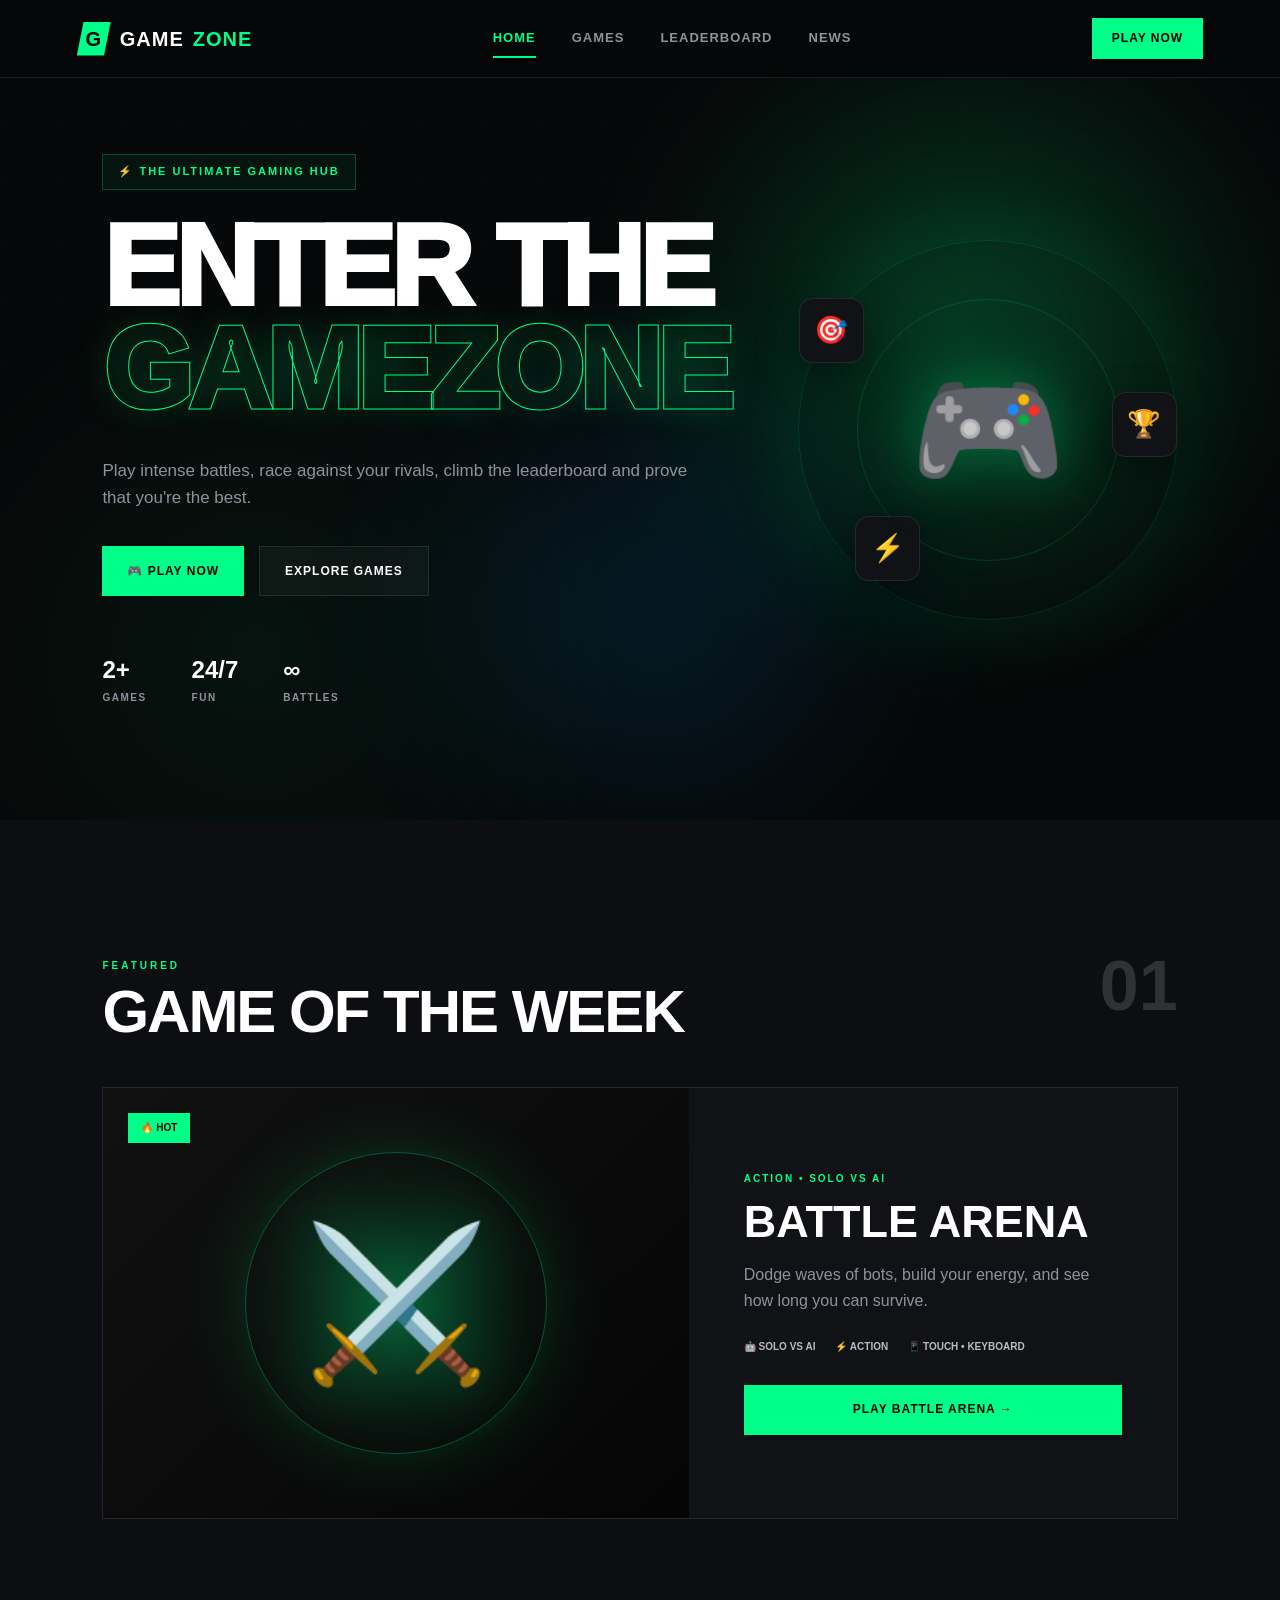
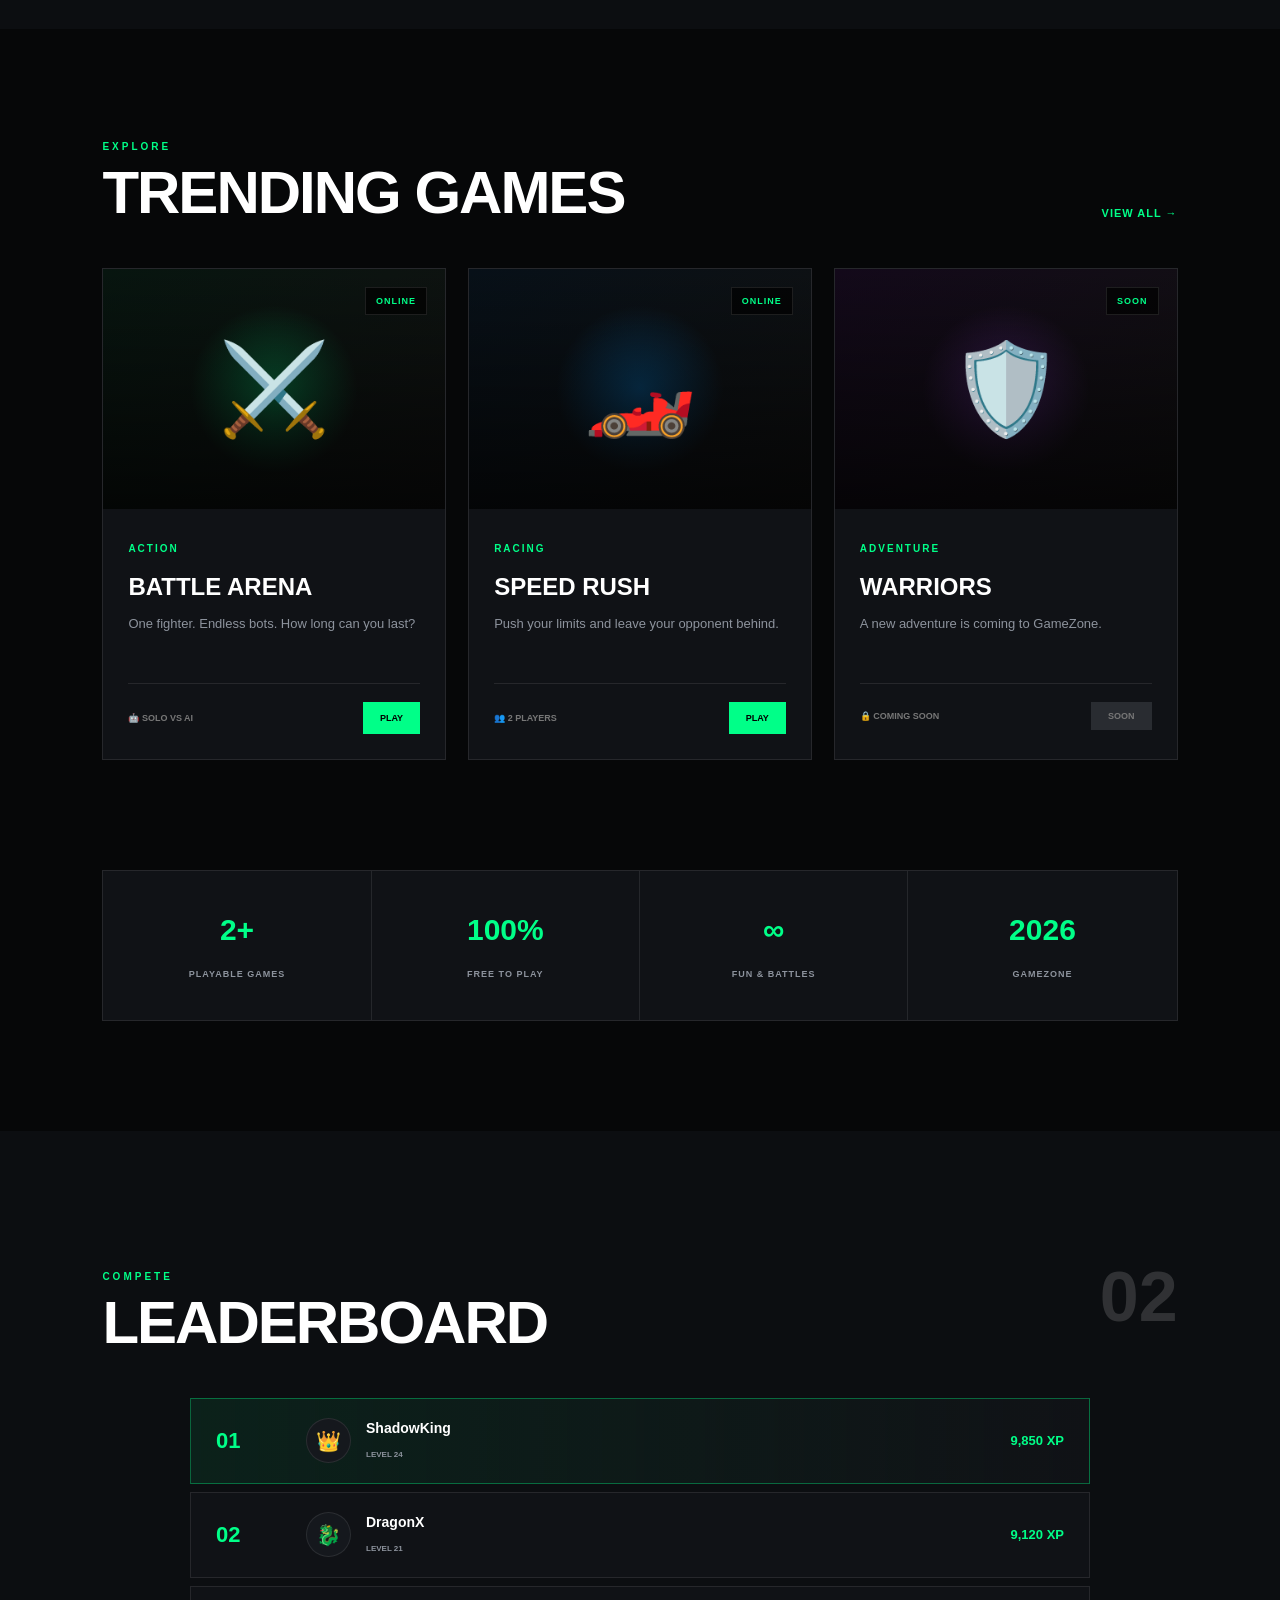
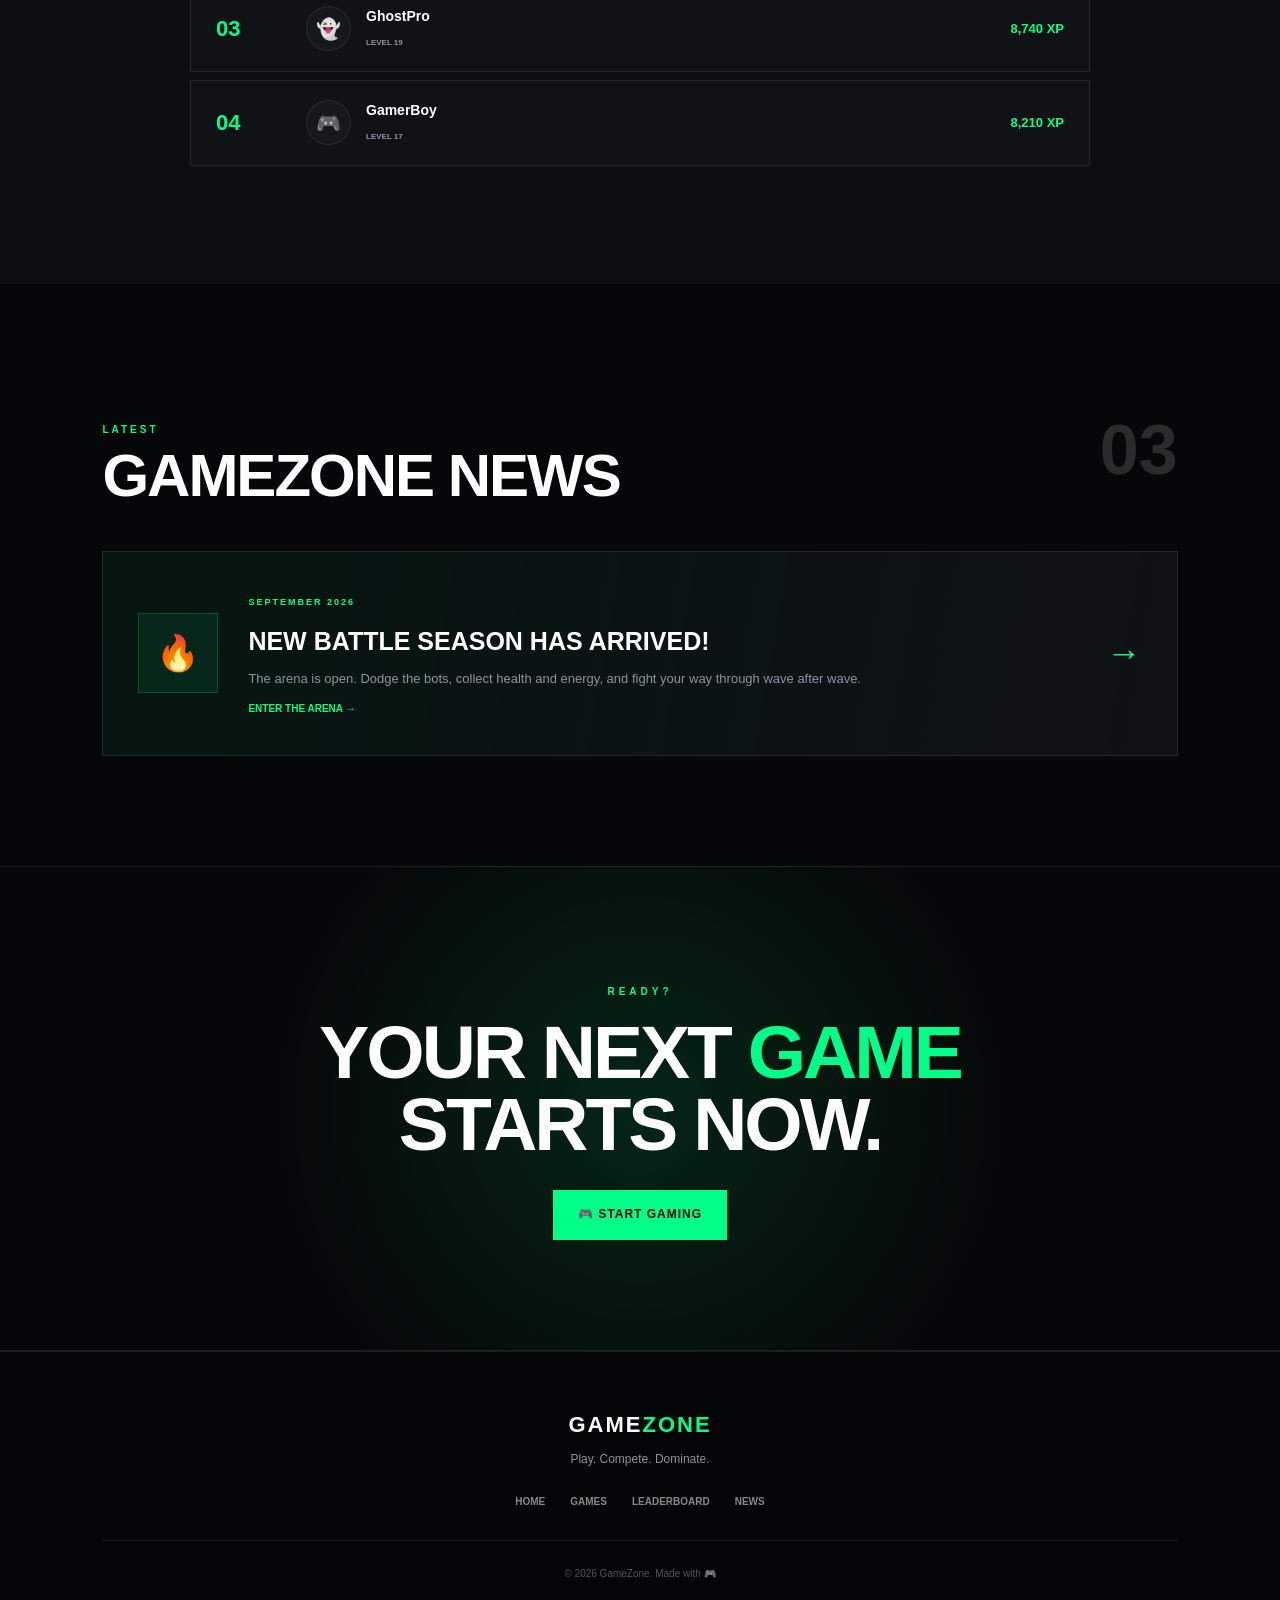
==== commit fb3ee7d8: "Add files via upload" ====
--- a/index.html
+++ b/index.html
@@ -7,7 +7,7 @@
           content="width=device-width, initial-scale=1.0">
 
     <meta name="description"
-          content="GameZone - Play, compete and dominate.">
+          content="Play free games on GameZone. Survive waves of bots in Neon Arena or race for the lead in Speed Rush.">
 
     <title>GameZone | Gaming Hub</title>
 
@@ -166,7 +166,7 @@
         <div class="featured-info">
 
             <span class="game-category">
-                ACTION • 2 PLAYER
+                ACTION • SOLO VS AI
             </span>
 
             <h3>
@@ -174,19 +174,19 @@
             </h3>
 
             <p>
-                Enter the arena and fight your opponent
-                in an intense two-player battle.
+                Dodge waves of bots, build your energy,
+                and see how long you can survive.
             </p>
 
             <div class="game-meta">
 
-                <span>👥 2 PLAYERS</span>
+                <span>🤖 SOLO VS AI</span>
                 <span>⚡ ACTION</span>
-                <span>🎮 KEYBOARD</span>
-
-            </div>
-
-            <a href="battle-arena.html"
+                <span>📱 TOUCH • KEYBOARD</span>
+
+            </div>
+
+            <a href="gamezone.html"
                class="primary-btn">
                 PLAY BATTLE ARENA →
             </a>
@@ -251,17 +251,17 @@
                 </h3>
 
                 <p>
-                    Two players. One arena.
-                    Who will survive?
+                    One fighter. Endless bots.
+                    How long can you last?
                 </p>
 
                 <div class="card-bottom">
 
                     <span>
-                        👥 2 PLAYERS
+                        🤖 SOLO VS AI
                     </span>
 
-                    <a href="battle-arena.html"
+                    <a href="gamezone.html"
                        class="small-btn">
                         PLAY
                     </a>
@@ -564,12 +564,12 @@
             </h3>
 
             <p>
-                The arena is open. Gather your friends,
-                enter the battle and fight your way
-                to the top of GameZone.
+            The arena is open. Dodge the bots,
+            collect health and energy, and fight
+            your way through wave after wave.
             </p>
 
-            <a href="battle-arena.html">
+            <a href="gamezone.html">
                 ENTER THE ARENA →
             </a>
 
@@ -641,4 +641,4 @@
 <script src="script.js"></script>
 
 </body>
-</html>+</html>
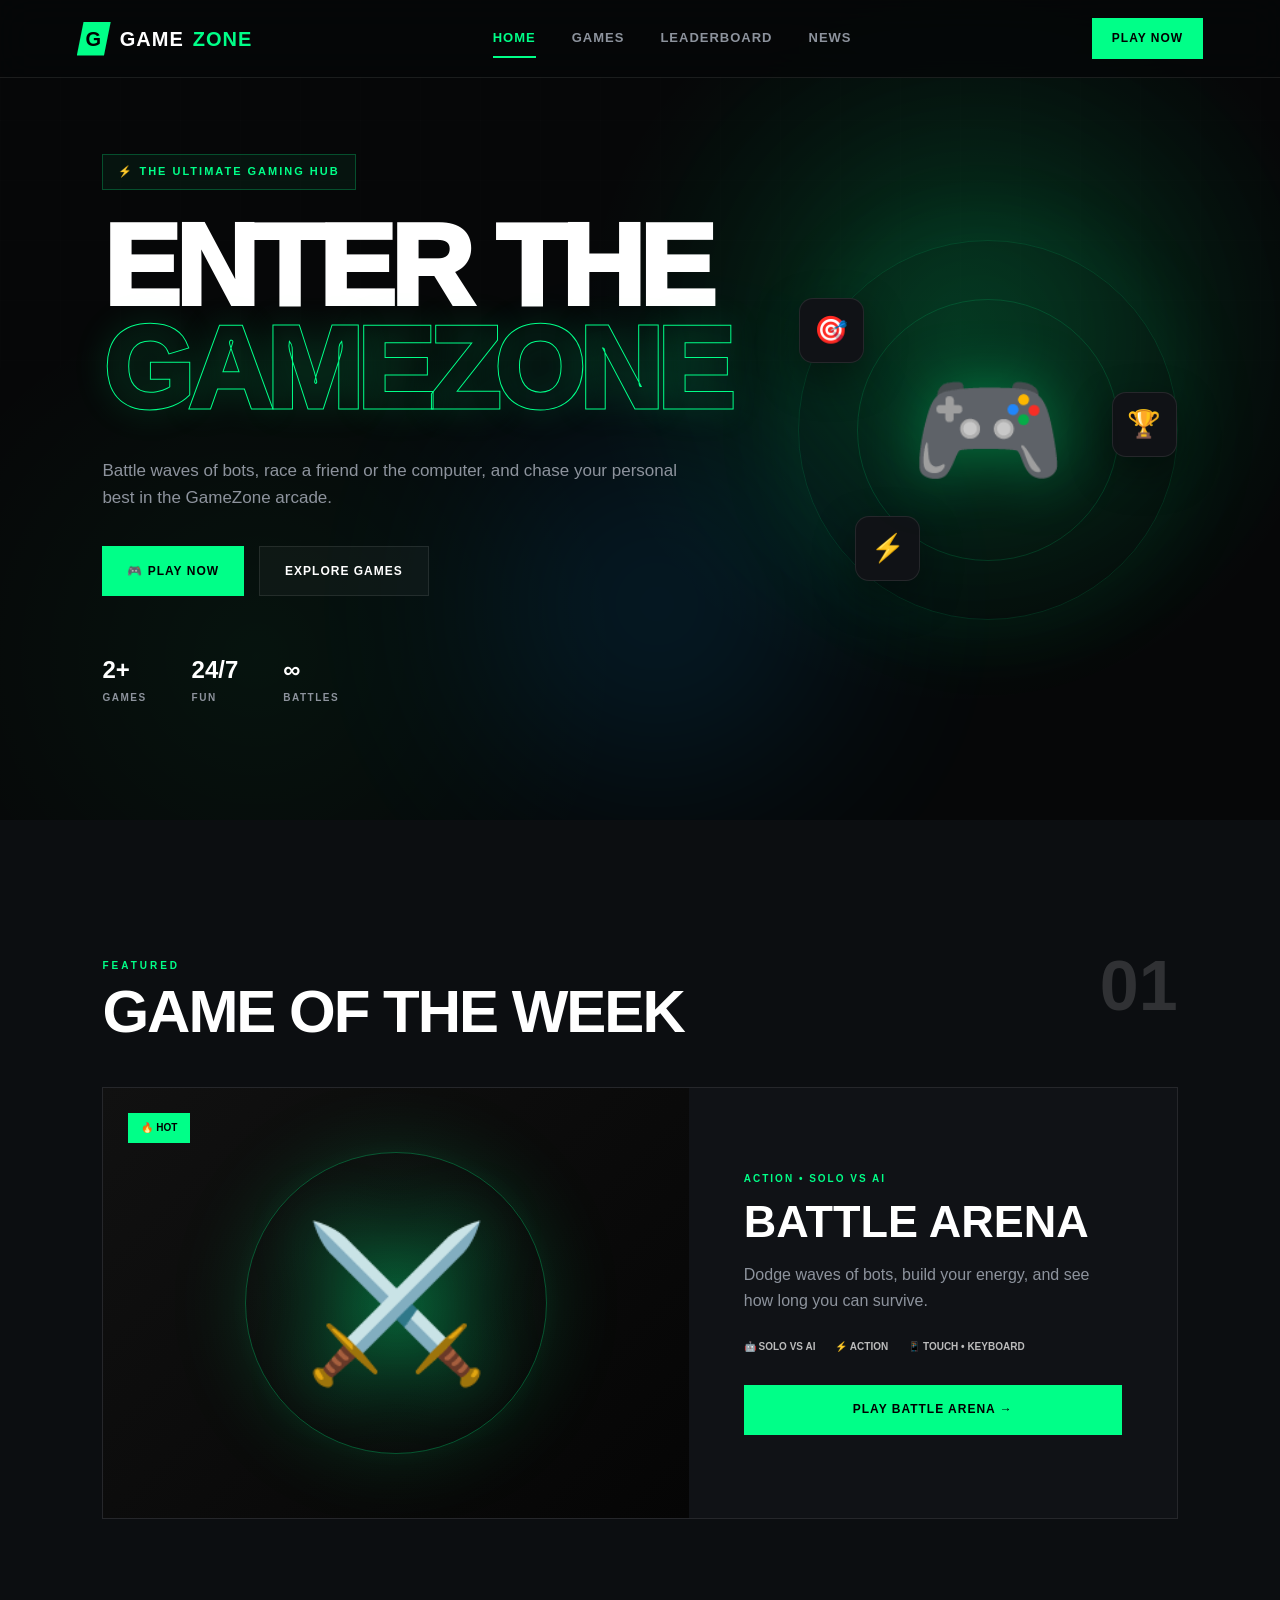
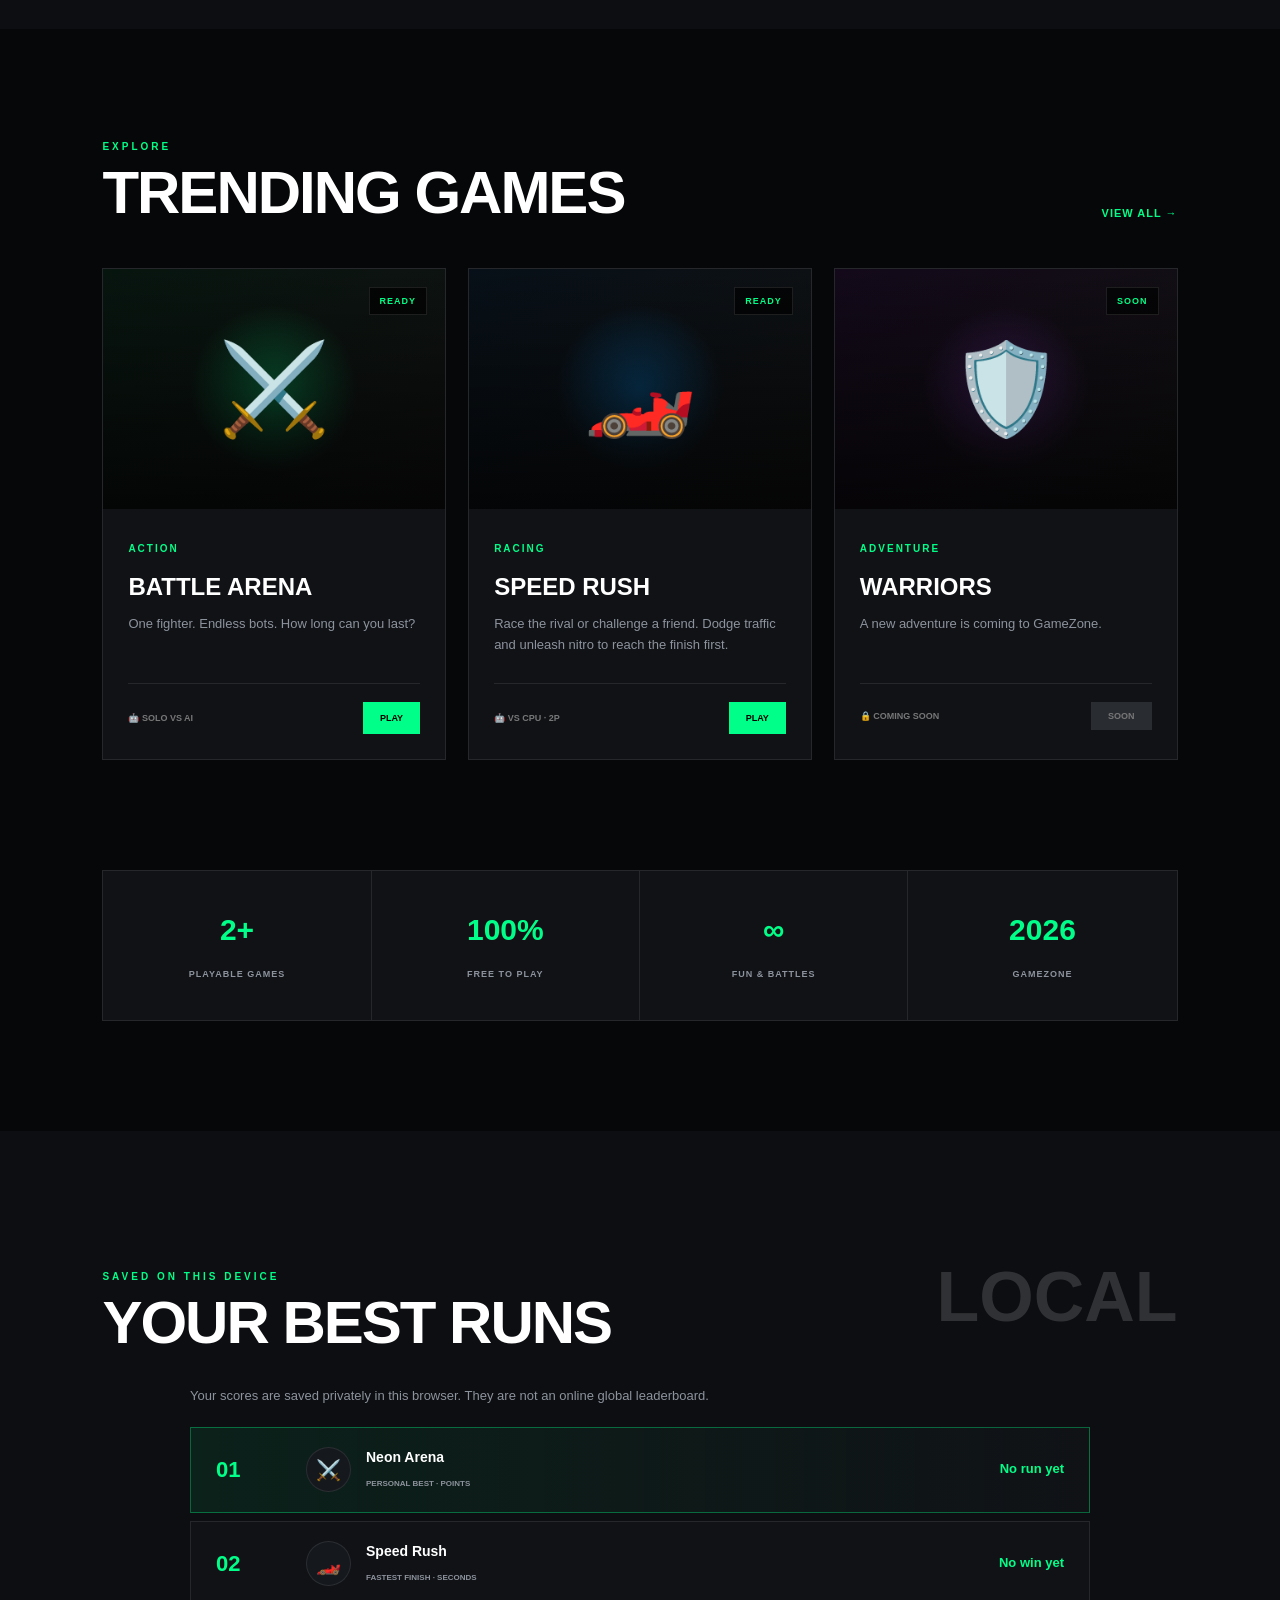
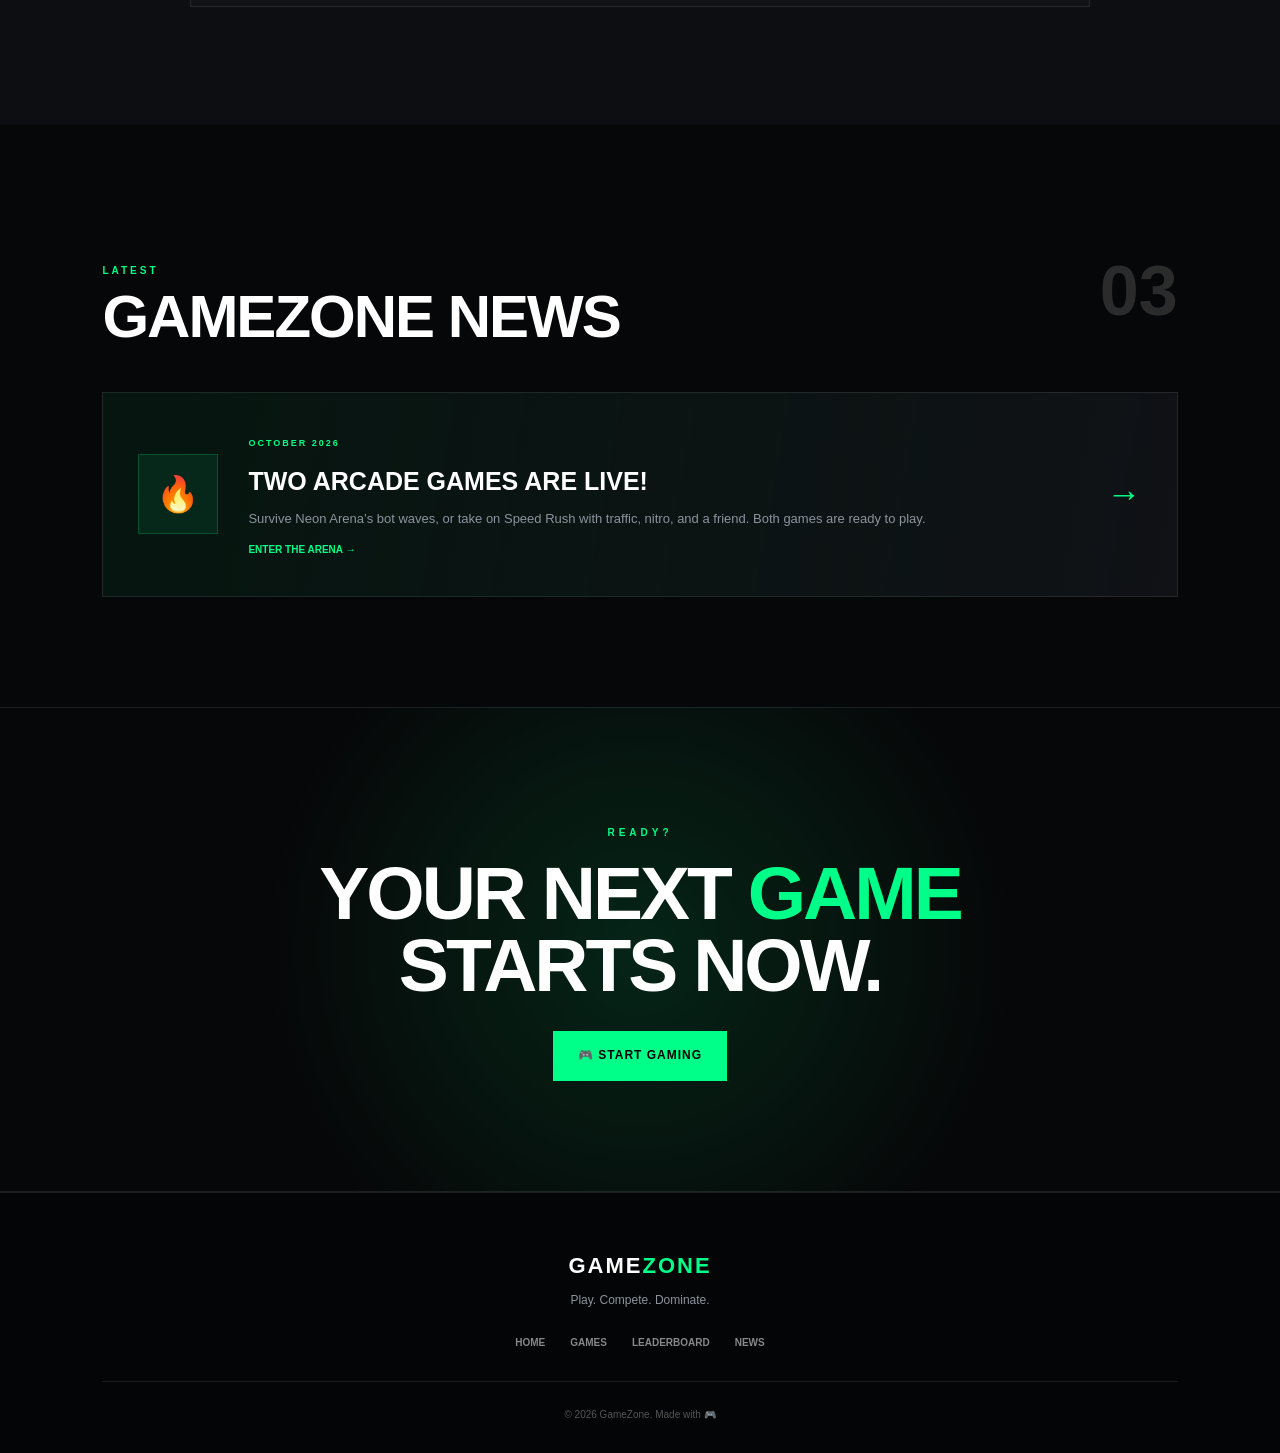
==== commit 0a496a54: "Add files via upload" ====
--- a/index.html
+++ b/index.html
@@ -38,7 +38,9 @@
 
     <button class="menu-btn"
             id="menuBtn"
-            aria-label="Open menu">
+            aria-label="Open menu"
+            aria-controls="navLinks"
+            aria-expanded="false">
         ☰
     </button>
 
@@ -66,8 +68,8 @@
         </h1>
 
         <p>
-            Play intense battles, race against your rivals,
-            climb the leaderboard and prove that you're the best.
+            Battle waves of bots, race a friend or the computer,
+            and chase your personal best in the GameZone arcade.
         </p>
 
         <div class="hero-buttons">
@@ -235,7 +237,7 @@
                 </span>
 
                 <span class="game-status">
-                    ONLINE
+                    READY
                 </span>
 
             </div>
@@ -284,7 +286,7 @@
                 </span>
 
                 <span class="game-status">
-                    ONLINE
+                    READY
                 </span>
 
             </div>
@@ -300,14 +302,14 @@
                 </h3>
 
                 <p>
-                    Push your limits and leave
-                    your opponent behind.
+            Race the rival or challenge a friend.
+                    Dodge traffic and unleash nitro to reach the finish first.
                 </p>
 
                 <div class="card-bottom">
 
                     <span>
-                        👥 2 PLAYERS
+                        🤖 VS CPU · 2P
                     </span>
 
                     <a href="racing.html"
@@ -415,110 +417,31 @@
 
         <div>
             <span class="section-label">
-                COMPETE
+                SAVED ON THIS DEVICE
             </span>
 
             <h2>
-                LEADERBOARD
+                YOUR BEST RUNS
             </h2>
         </div>
 
-        <span class="section-number">
-            02
-        </span>
-
-    </div>
-
-
-    <div class="leaderboard">
-
+        <span class="section-number">LOCAL</span>
+
+    </div>
+
+
+    <p class="leaderboard-note">Your scores are saved privately in this browser. They are not an online global leaderboard.</p>
+    <div class="leaderboard" aria-live="polite">
         <div class="leader-row first">
-
-            <span class="rank">
-                01
-            </span>
-
-            <div class="player">
-                <div class="avatar">👑</div>
-
-                <div>
-                    <strong>ShadowKing</strong>
-                    <small>LEVEL 24</small>
-                </div>
-            </div>
-
-            <strong class="xp">
-                9,850 XP
-            </strong>
-
-        </div>
-
-
+            <span class="rank">01</span>
+            <div class="player"><div class="avatar">⚔️</div><div><strong>Neon Arena</strong><small>PERSONAL BEST · POINTS</small></div></div>
+            <strong class="xp" id="arenaRecord">No run yet</strong>
+        </div>
         <div class="leader-row">
-
-            <span class="rank">
-                02
-            </span>
-
-            <div class="player">
-                <div class="avatar">🐉</div>
-
-                <div>
-                    <strong>DragonX</strong>
-                    <small>LEVEL 21</small>
-                </div>
-            </div>
-
-            <strong class="xp">
-                9,120 XP
-            </strong>
-
-        </div>
-
-
-        <div class="leader-row">
-
-            <span class="rank">
-                03
-            </span>
-
-            <div class="player">
-                <div class="avatar">👻</div>
-
-                <div>
-                    <strong>GhostPro</strong>
-                    <small>LEVEL 19</small>
-                </div>
-            </div>
-
-            <strong class="xp">
-                8,740 XP
-            </strong>
-
-        </div>
-
-
-        <div class="leader-row">
-
-            <span class="rank">
-                04
-            </span>
-
-            <div class="player">
-                <div class="avatar">🎮</div>
-
-                <div>
-                    <strong>GamerBoy</strong>
-                    <small>LEVEL 17</small>
-                </div>
-            </div>
-
-            <strong class="xp">
-                8,210 XP
-            </strong>
-
-        </div>
-
+            <span class="rank">02</span>
+            <div class="player"><div class="avatar">🏎️</div><div><strong>Speed Rush</strong><small>FASTEST FINISH · SECONDS</small></div></div>
+            <strong class="xp" id="racingRecord">No win yet</strong>
+        </div>
     </div>
 
 </section>
@@ -556,17 +479,17 @@
         <div class="news-content">
 
             <span>
-                SEPTEMBER 2026
+                OCTOBER 2026
             </span>
 
             <h3>
-                NEW BATTLE SEASON HAS ARRIVED!
+                TWO ARCADE GAMES ARE LIVE!
             </h3>
 
             <p>
-            The arena is open. Dodge the bots,
-            collect health and energy, and fight
-            your way through wave after wave.
+            Survive Neon Arena’s bot waves, or take on
+            Speed Rush with traffic, nitro, and a friend.
+            Both games are ready to play.
             </p>
 
             <a href="gamezone.html">
--- a/style.css
+++ b/style.css
@@ -1257,6 +1257,17 @@
     margin: auto;
 }
 
+.leaderboard-note {
+
+    max-width: 900px;
+
+    margin: -12px auto 20px;
+
+    color: var(--muted);
+
+    font-size: 13px;
+}
+
 .leader-row {
 
     display: grid;
@@ -1881,4 +1892,4 @@
 
         transition-duration: 0.01ms !important;
     }
-}+}
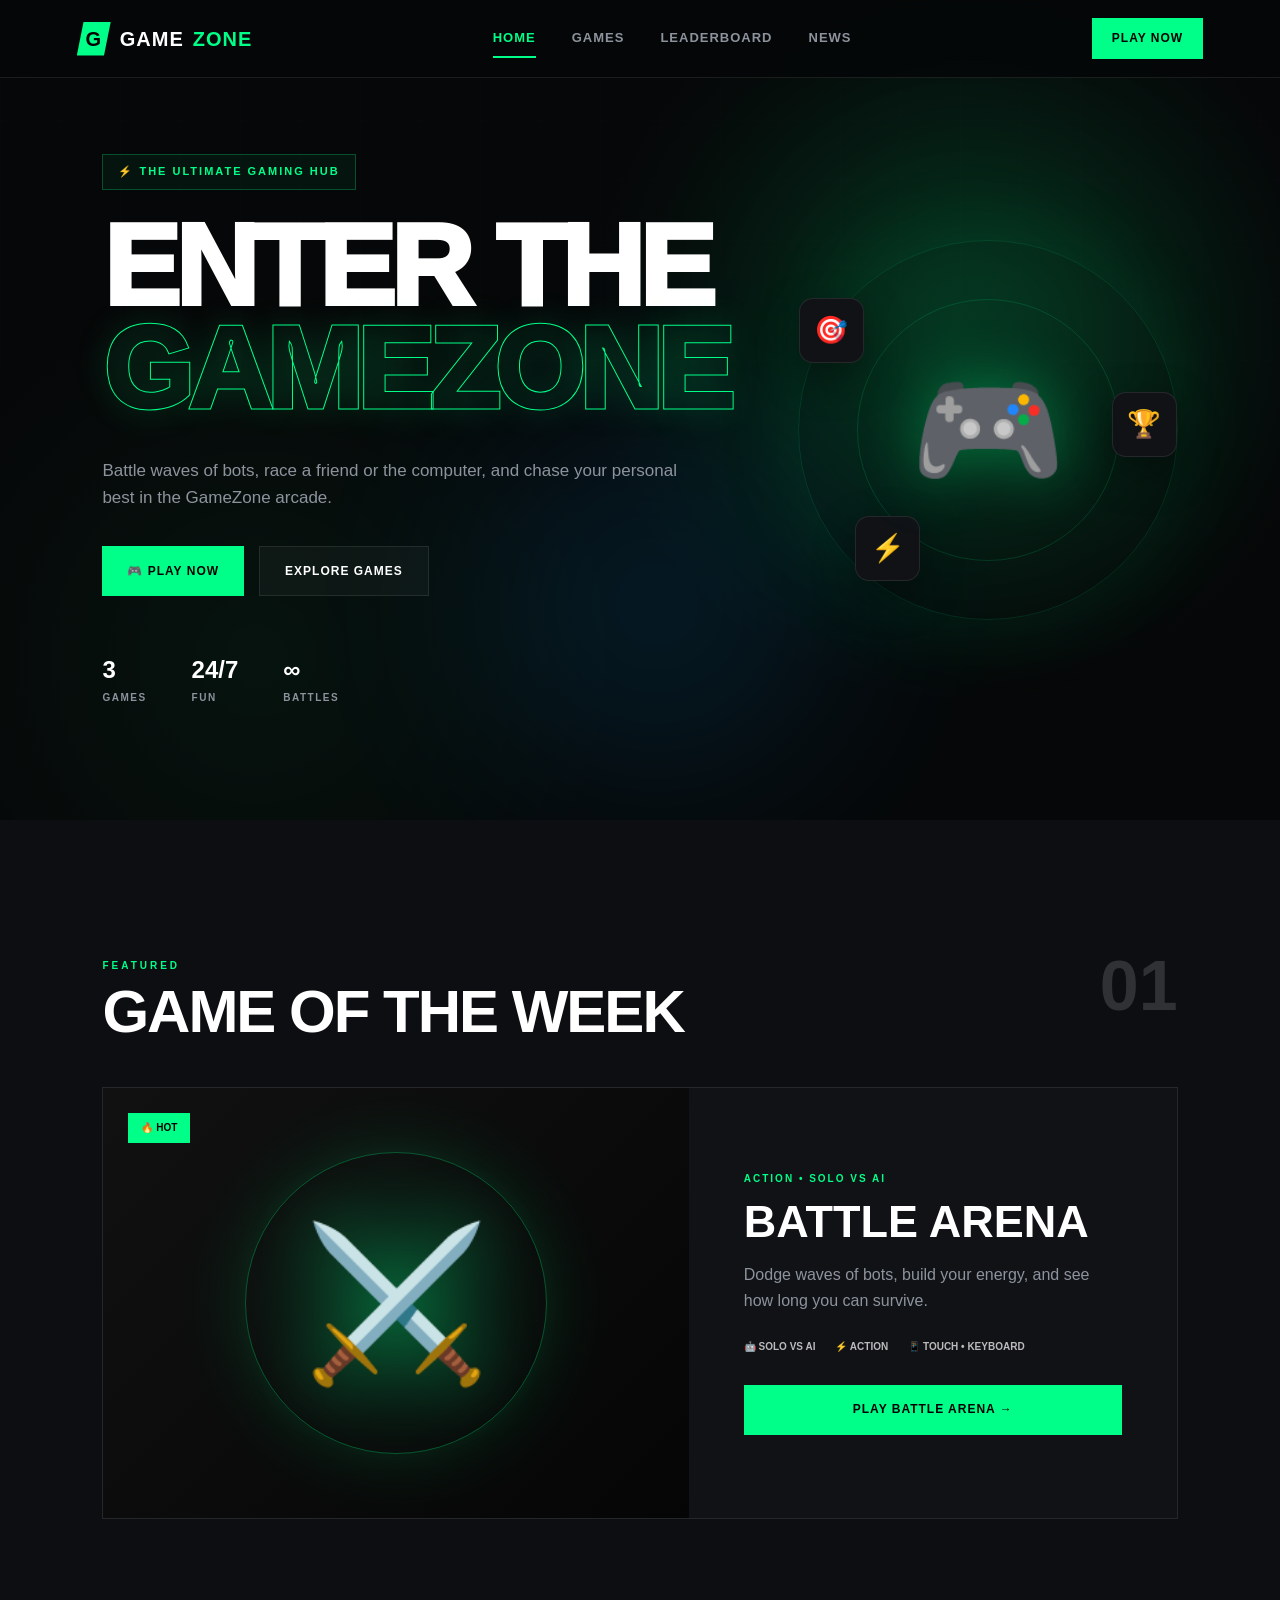
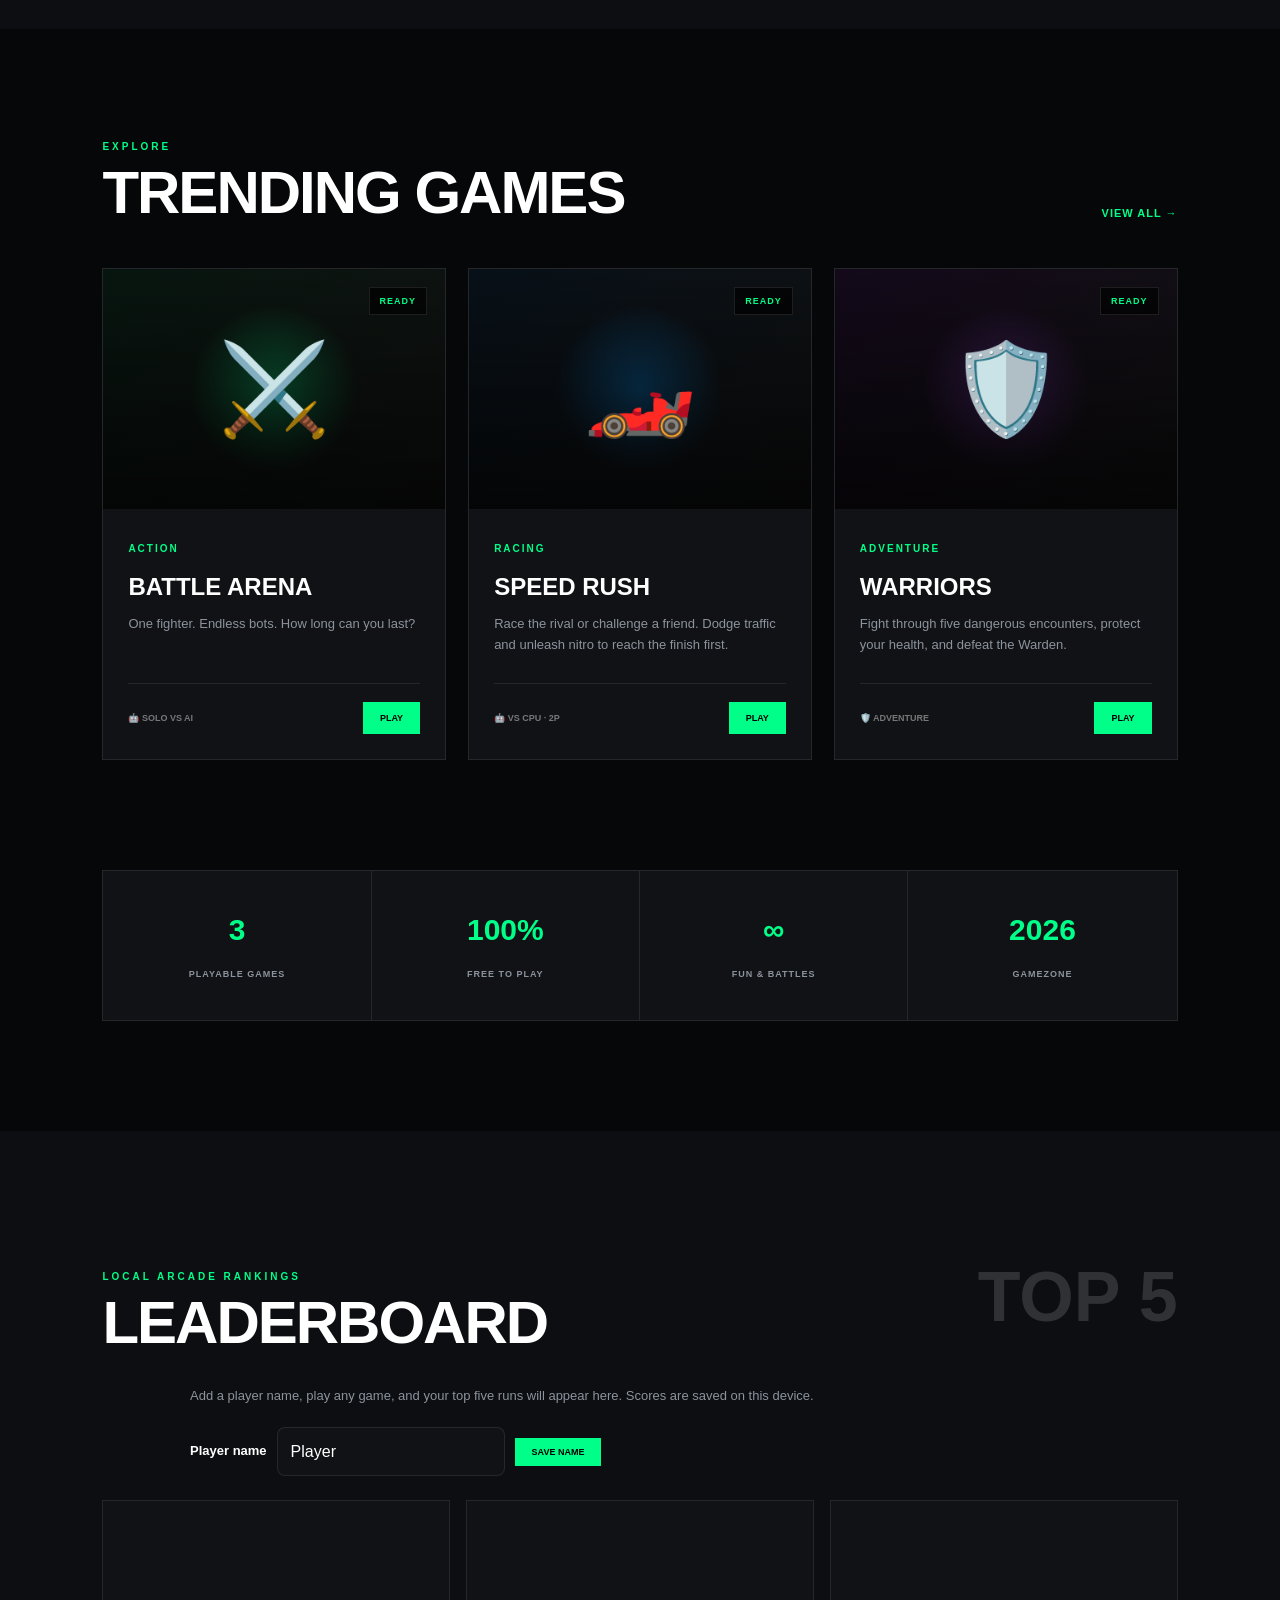
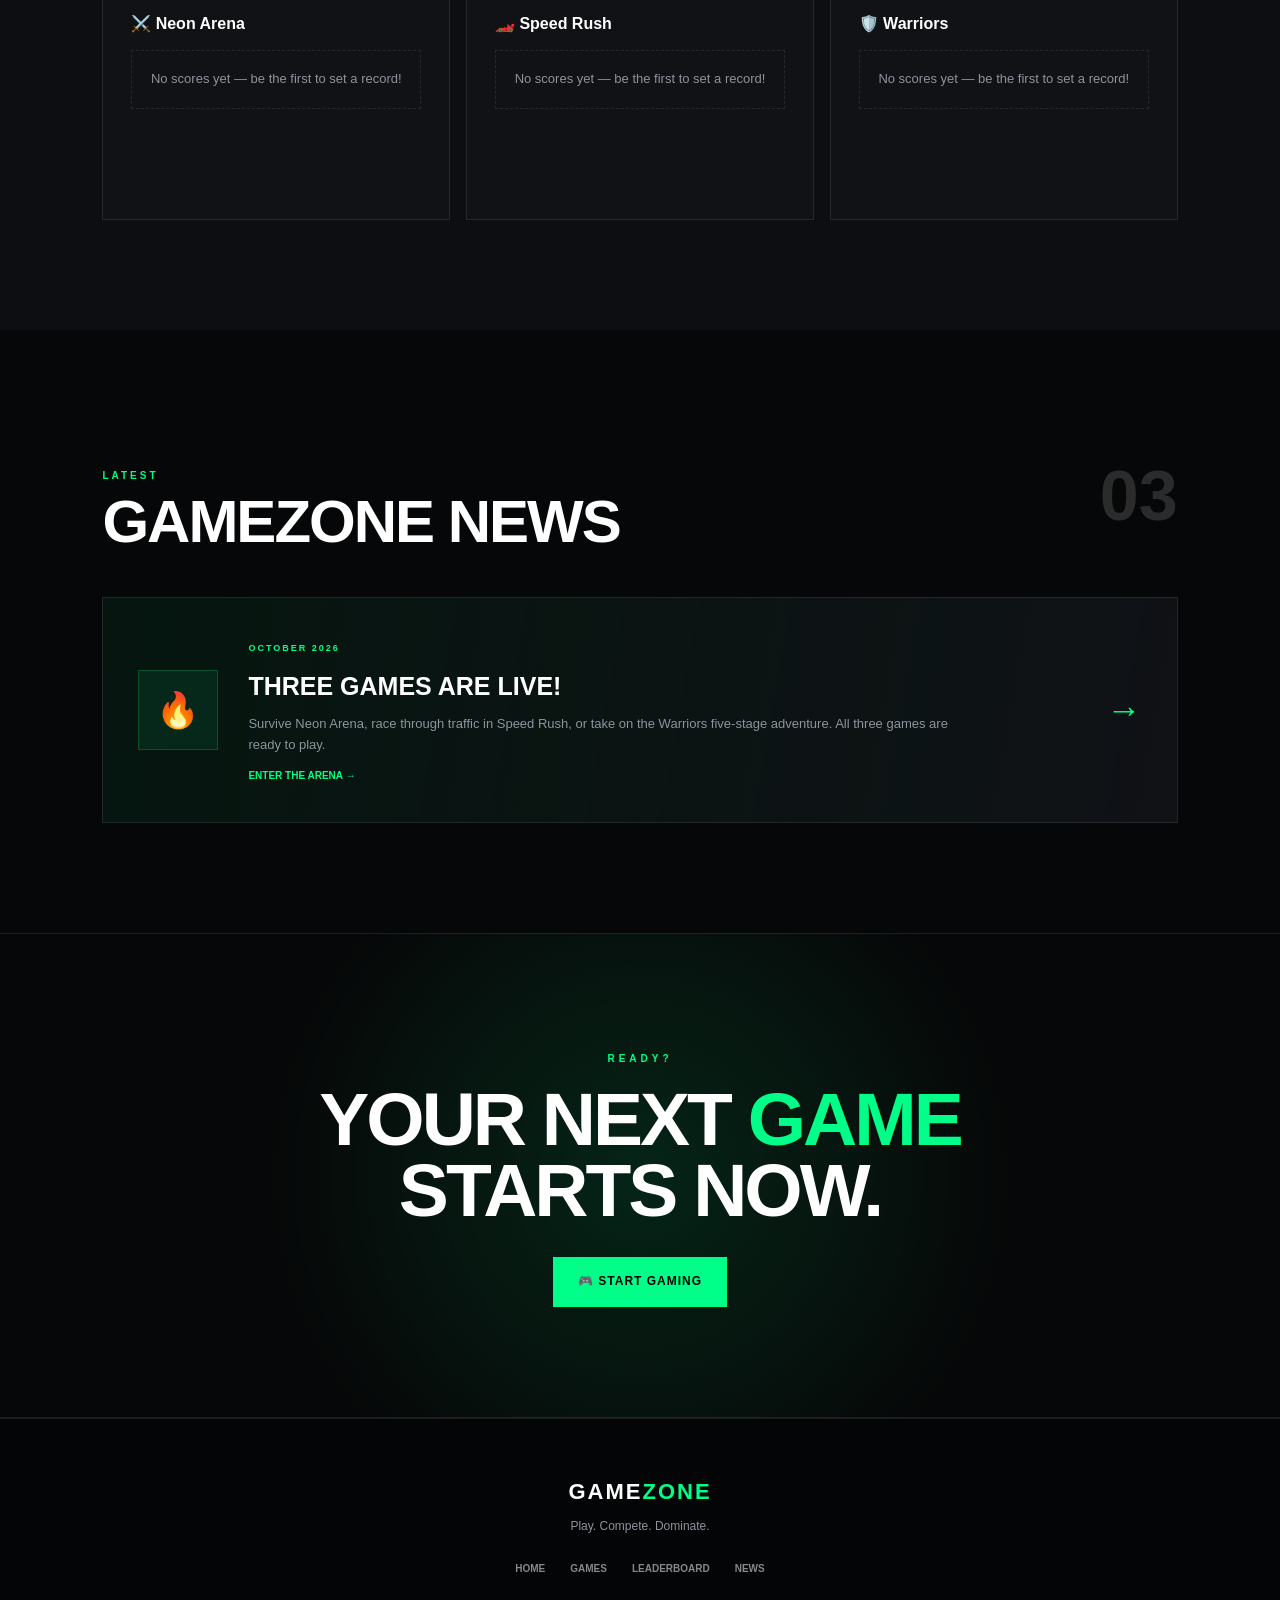
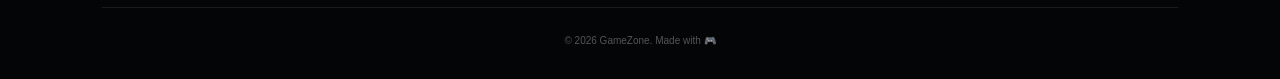
==== commit adbbcbe7: "Add files via upload" ====
--- a/index.html
+++ b/index.html
@@ -87,7 +87,7 @@
         <div class="hero-stats">
 
             <div>
-                <strong>2+</strong>
+                <strong>3</strong>
                 <span>GAMES</span>
             </div>
 
@@ -326,7 +326,7 @@
 
         <!-- Warriors -->
 
-        <article class="game-card coming-soon">
+        <article class="game-card">
 
             <div class="game-image warriors-image">
 
@@ -335,7 +335,7 @@
                 </span>
 
                 <span class="game-status">
-                    SOON
+                    READY
                 </span>
 
             </div>
@@ -351,20 +351,17 @@
                 </h3>
 
                 <p>
-                    A new adventure is coming
-                    to GameZone.
+                    Fight through five dangerous encounters,
+                    protect your health, and defeat the Warden.
                 </p>
 
                 <div class="card-bottom">
 
                     <span>
-                        🔒 COMING SOON
+                        🛡️ ADVENTURE
                     </span>
 
-                    <button class="small-btn disabled"
-                            disabled>
-                        SOON
-                    </button>
+                    <a href="warriors.html" class="small-btn">PLAY</a>
 
                 </div>
 
@@ -384,7 +381,7 @@
     <div class="stats-card">
 
         <div class="stat">
-            <strong>2+</strong>
+            <strong>3</strong>
             <span>PLAYABLE GAMES</span>
         </div>
 
@@ -417,31 +414,30 @@
 
         <div>
             <span class="section-label">
-                SAVED ON THIS DEVICE
+                LOCAL ARCADE RANKINGS
             </span>
 
             <h2>
-                YOUR BEST RUNS
+                LEADERBOARD
             </h2>
         </div>
 
-        <span class="section-number">LOCAL</span>
-
-    </div>
-
-
-    <p class="leaderboard-note">Your scores are saved privately in this browser. They are not an online global leaderboard.</p>
-    <div class="leaderboard" aria-live="polite">
-        <div class="leader-row first">
-            <span class="rank">01</span>
-            <div class="player"><div class="avatar">⚔️</div><div><strong>Neon Arena</strong><small>PERSONAL BEST · POINTS</small></div></div>
-            <strong class="xp" id="arenaRecord">No run yet</strong>
-        </div>
-        <div class="leader-row">
-            <span class="rank">02</span>
-            <div class="player"><div class="avatar">🏎️</div><div><strong>Speed Rush</strong><small>FASTEST FINISH · SECONDS</small></div></div>
-            <strong class="xp" id="racingRecord">No win yet</strong>
-        </div>
+        <span class="section-number">TOP 5</span>
+
+    </div>
+
+
+    <p class="leaderboard-note">Add a player name, play any game, and your top five runs will appear here. Scores are saved on this device.</p>
+    <form class="player-name-form" id="playerNameForm">
+        <label for="playerName">Player name</label>
+        <input id="playerName" name="playerName" maxlength="16" autocomplete="nickname" placeholder="Enter a name" required>
+        <button class="small-btn" type="submit">SAVE NAME</button>
+        <span id="nameSaved" role="status" aria-live="polite"></span>
+    </form>
+    <div class="leaderboard-lists" aria-live="polite">
+        <section class="leaderboard-game" aria-label="Neon Arena top runs"><h3>⚔️ Neon Arena</h3><div class="leaderboard" id="arenaLeaderboard"></div></section>
+        <section class="leaderboard-game" aria-label="Speed Rush top runs"><h3>🏎️ Speed Rush</h3><div class="leaderboard" id="racingLeaderboard"></div></section>
+        <section class="leaderboard-game" aria-label="Warriors top runs"><h3>🛡️ Warriors</h3><div class="leaderboard" id="warriorsLeaderboard"></div></section>
     </div>
 
 </section>
@@ -483,13 +479,13 @@
             </span>
 
             <h3>
-                TWO ARCADE GAMES ARE LIVE!
+                THREE GAMES ARE LIVE!
             </h3>
 
             <p>
-            Survive Neon Arena’s bot waves, or take on
-            Speed Rush with traffic, nitro, and a friend.
-            Both games are ready to play.
+            Survive Neon Arena, race through traffic in Speed Rush,
+            or take on the Warriors five-stage adventure.
+            All three games are ready to play.
             </p>
 
             <a href="gamezone.html">
--- a/style.css
+++ b/style.css
@@ -1268,6 +1268,125 @@
     font-size: 13px;
 }
 
+.player-name-form {
+
+    max-width: 900px;
+    margin: 0 auto 24px;
+    display: flex;
+    flex-wrap: wrap;
+    align-items: center;
+    gap: 10px;
+}
+
+.player-name-form label {
+    color: var(--text);
+    font-size: 13px;
+    font-weight: 800;
+}
+
+.player-name-form input {
+    min-width: 180px;
+    padding: 11px 13px;
+    color: var(--text);
+    background: var(--surface);
+    border: 1px solid var(--border);
+    border-radius: 8px;
+    font: inherit;
+}
+
+.player-name-form input:focus-visible {
+    outline: 2px solid var(--primary);
+    outline-offset: 2px;
+}
+
+.player-name-form [role="status"] {
+    color: var(--primary);
+    font-size: 12px;
+}
+
+.leaderboard-lists {
+    max-width: 1100px;
+    margin: auto;
+    display: grid;
+    grid-template-columns: repeat(3, minmax(0, 1fr));
+    gap: 16px;
+}
+
+.leaderboard-game {
+    min-width: 0;
+    padding: 18px;
+    background: var(--surface);
+    border: 1px solid var(--border);
+}
+
+.leaderboard-game h3 {
+    margin: 0 0 13px;
+    color: var(--text);
+    font-size: 16px;
+}
+
+.leaderboard-game .leader-row {
+    grid-template-columns: 34px minmax(0, 1fr) auto;
+    gap: 9px;
+    padding: 12px 9px;
+}
+
+.leaderboard-game .rank {
+    font-size: 16px;
+}
+
+.leaderboard-game .player {
+    min-width: 0;
+    gap: 8px;
+}
+
+.leaderboard-game .player strong,
+.leaderboard-game .player small {
+    overflow: hidden;
+    text-overflow: ellipsis;
+    white-space: nowrap;
+}
+
+.leaderboard-game .avatar {
+    width: 34px;
+    height: 34px;
+    flex: 0 0 34px;
+    font-size: 16px;
+}
+
+.leaderboard-game .xp {
+    font-size: 11px;
+    white-space: nowrap;
+}
+
+.leaderboard-empty {
+    padding: 18px 12px;
+    color: var(--muted);
+    font-size: 13px;
+    text-align: center;
+    border: 1px dashed var(--border);
+}
+
+@media (max-width: 1000px) {
+    .leaderboard-lists {
+        grid-template-columns: repeat(2, minmax(0, 1fr));
+    }
+}
+
+@media (max-width: 600px) {
+    .leaderboard-lists {
+        grid-template-columns: 1fr;
+    }
+
+    .player-name-form {
+        align-items: stretch;
+    }
+
+    .player-name-form input {
+        flex: 1 1 100%;
+    }
+}
+
 .leader-row {
 
     display: grid;
